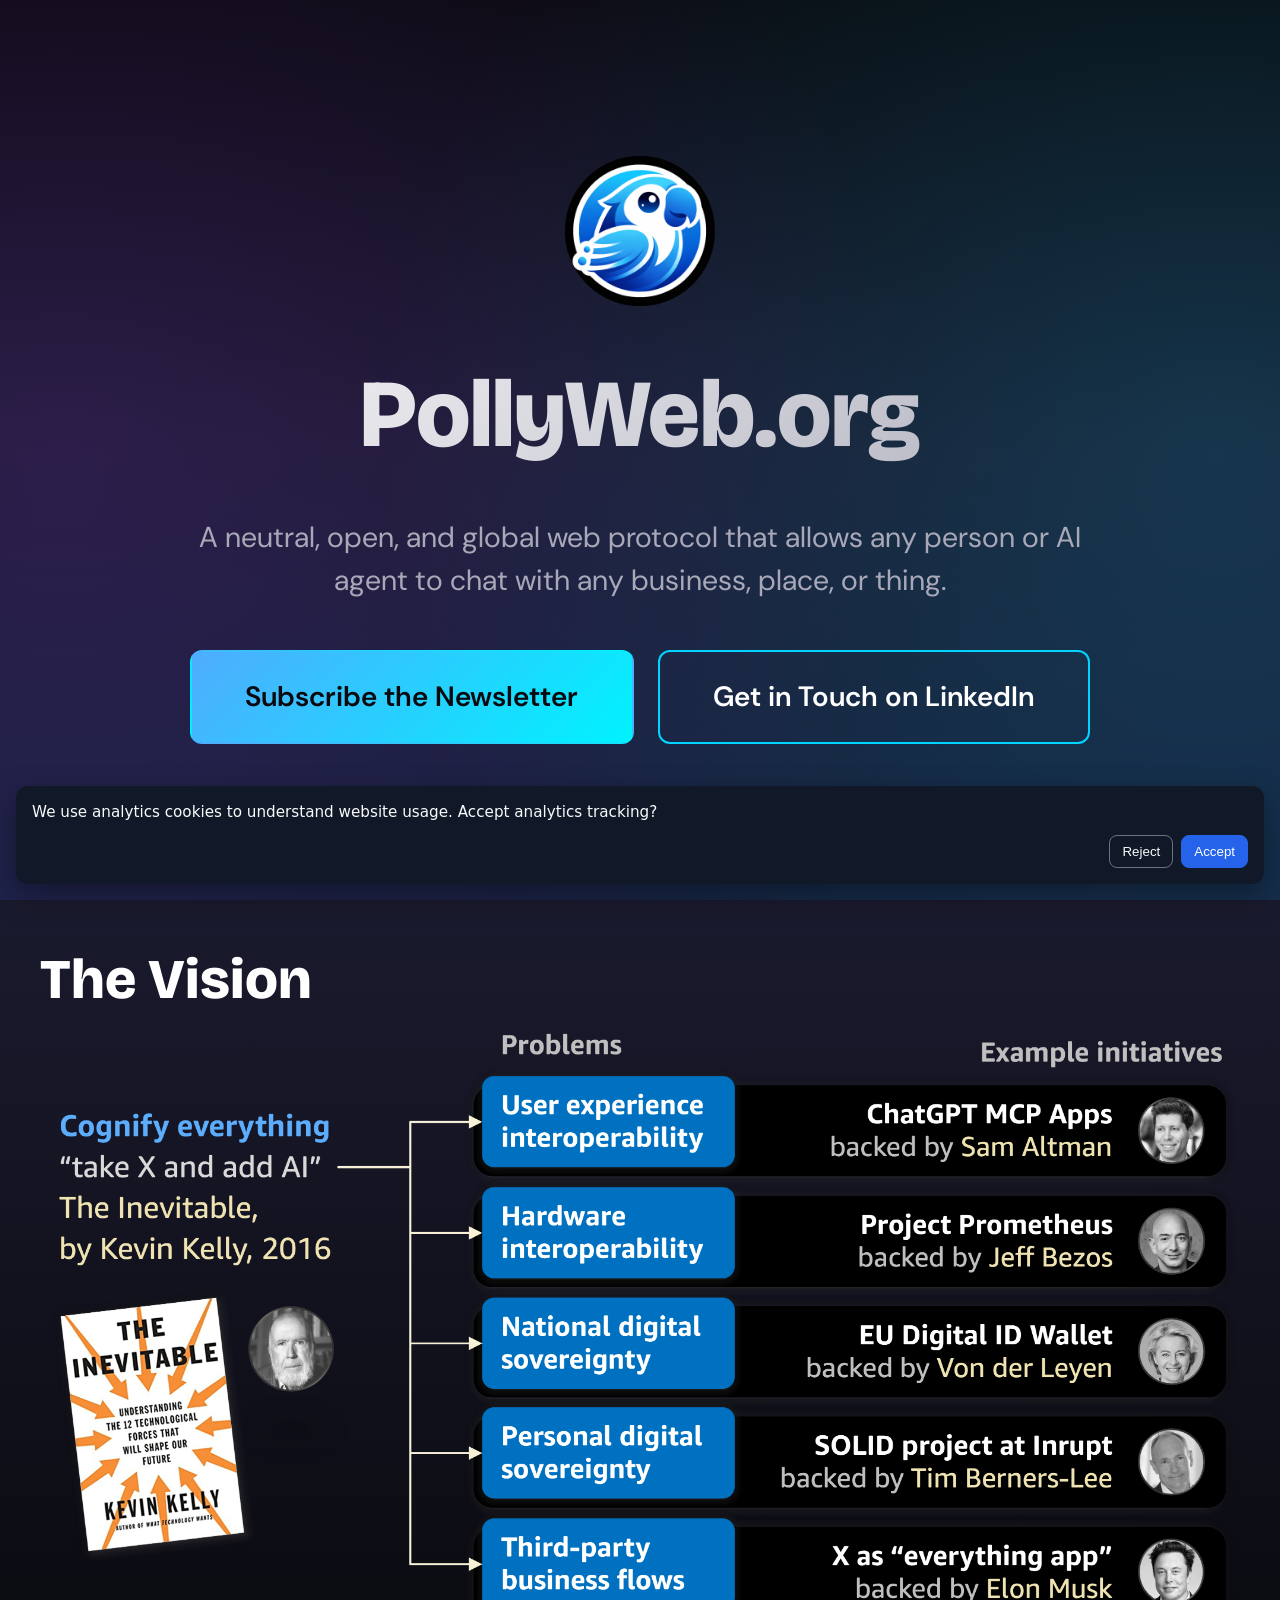
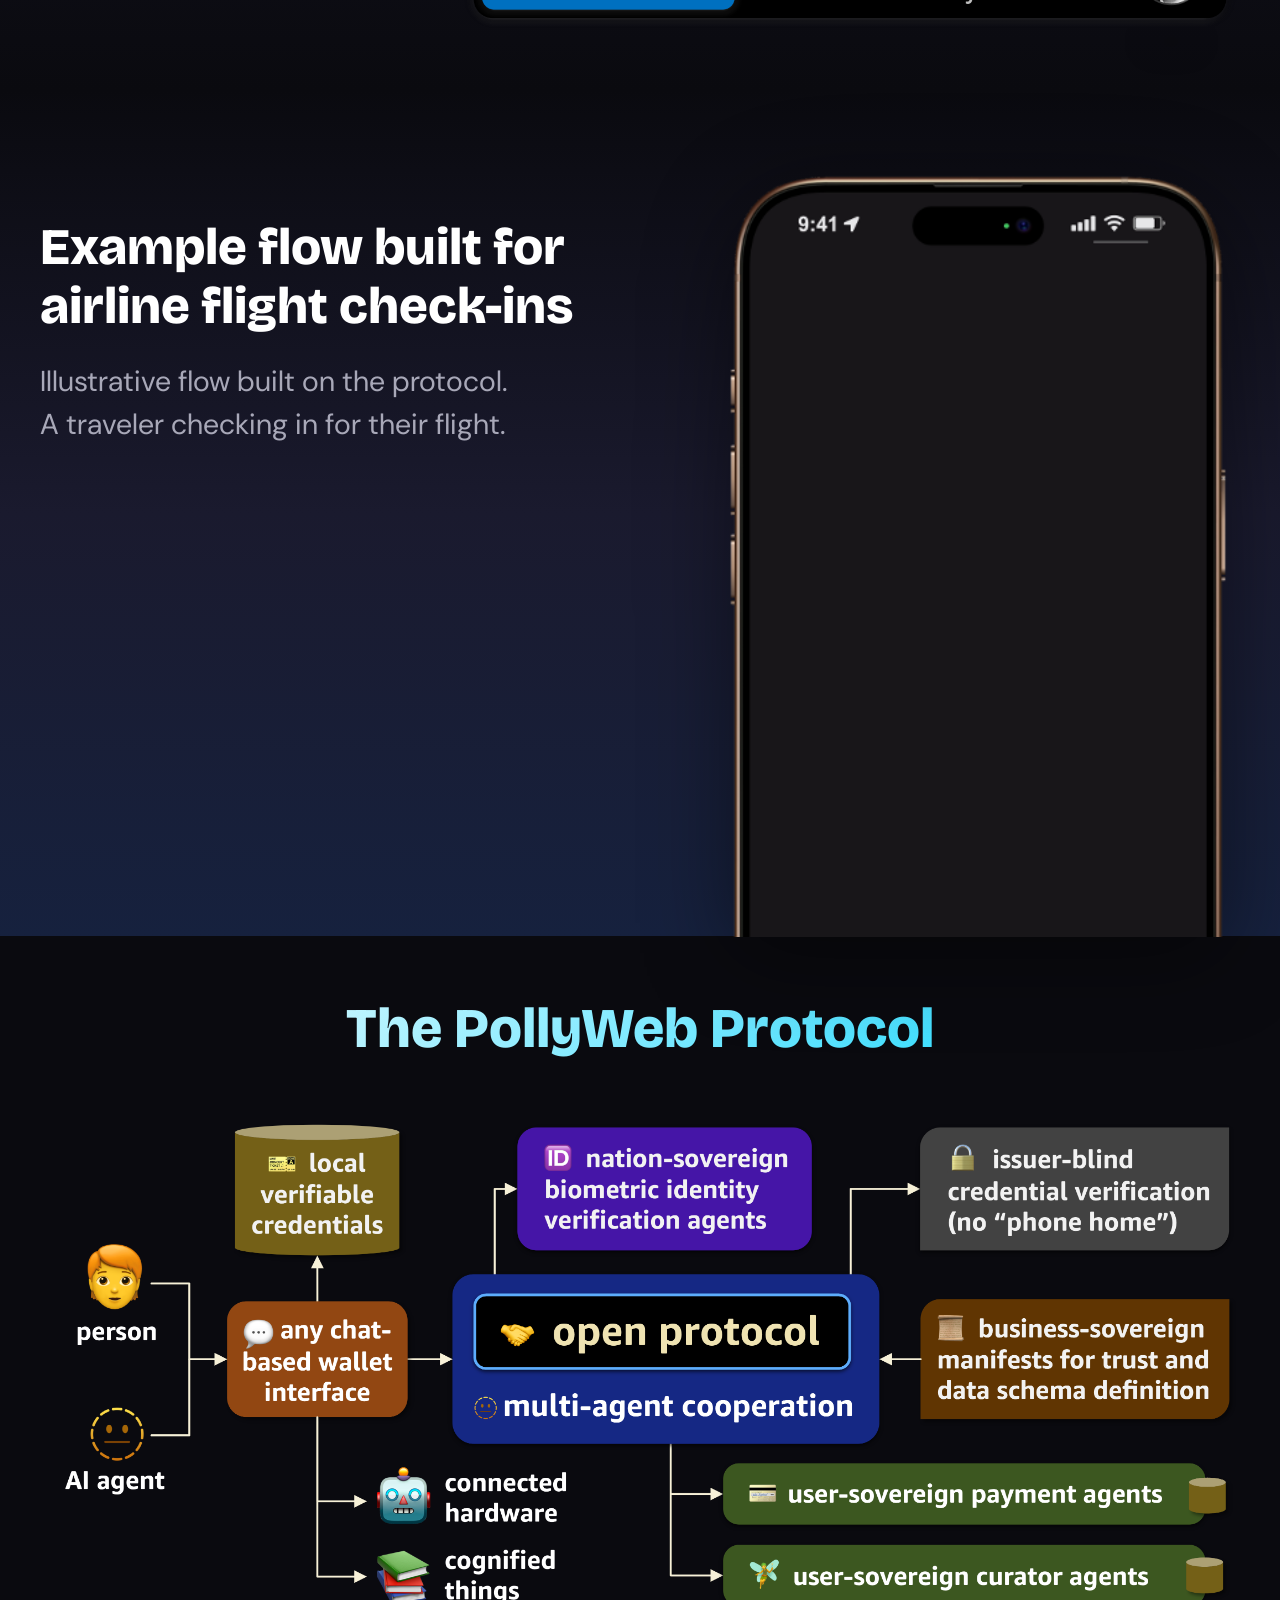
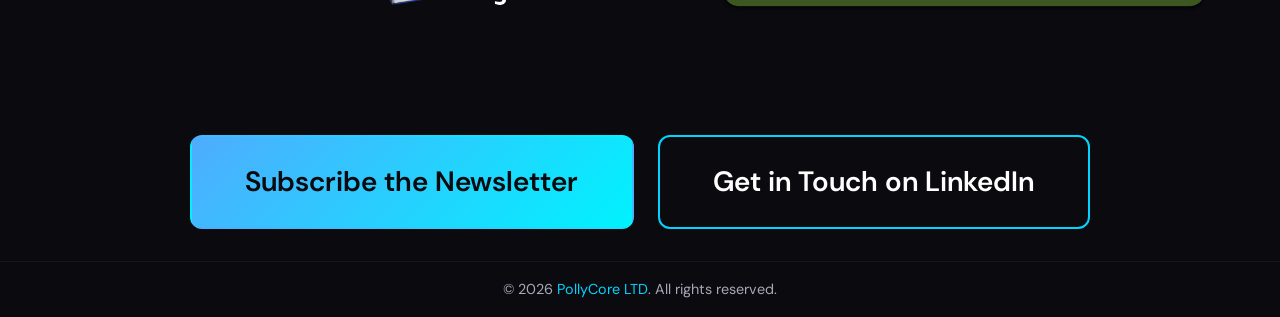
==== index.html @ 6a413144 "Add GA4 tracking with EEA consent gating" ====
<!DOCTYPE html>
<html lang="en">
<head>
    <script src="/scripts/analytics.js"></script>
    <meta charset="UTF-8">
    <meta name="viewport" content="width=device-width, initial-scale=1.0">
    <title>PollyWeb – Neutral Protocol for Super-Apps</title>
    <link rel="icon" type="image/png" href="images/blue-flat-rounded.png">
    <link href="https://fonts.googleapis.com/css2?family=DM+Sans:wght@400;500;700&family=Bricolage+Grotesque:wght@400;600;800&display=swap" rel="stylesheet">
    <style> 
        :root {
            --bg-dark: #0a0a0f;
            --bg-card: #151520;
            --text-primary: #ffffff;
            --text-secondary: #a8a8b8;
            --accent-cyan: #00d4ff;
            --accent-purple: #9333ea;
            --accent-yellow: #fbbf24;
            --accent-green: #22c55e;
            --gradient-1: linear-gradient(135deg, #667eea 0%, #764ba2 100%);
            --gradient-2: linear-gradient(135deg, #f093fb 0%, #f5576c 100%);
            --gradient-3: linear-gradient(135deg, #4facfe 0%, #00f2fe 100%);
            --gradient-hero: linear-gradient(180deg, #0a0a0f 0%, #1a1a2e 50%, #16213e 100%);
        }

        * {
            margin: 0;
            padding: 0;
            box-sizing: border-box;
        }

        body {
            font-family: 'DM Sans', sans-serif;
            background: var(--bg-dark);
            color: var(--text-primary);
            line-height: 1.6;
            overflow-x: hidden;
        }

        h1, h2, h3 {
            font-family: 'Bricolage Grotesque', sans-serif;
            font-weight: 800;
        }

        /* Hero Section */
        .hero {
            min-height: 100vh;
            background: var(--gradient-hero);
            display: flex;
            align-items: center;
            justify-content: center;
            padding: 2rem;
            position: relative;
            overflow: hidden;
        }

        .hero::before {
            content: '';
            position: absolute;
            width: 150%;
            height: 150%;
            background: radial-gradient(circle at 20% 50%, rgba(147, 51, 234, 0.15) 0%, transparent 50%),
                        radial-gradient(circle at 80% 50%, rgba(0, 212, 255, 0.15) 0%, transparent 50%);
            animation: pulse 8s ease-in-out infinite;
        }

        @keyframes pulse {
            0%, 100% { transform: scale(1); opacity: 0.6; }
            50% { transform: scale(1.1); opacity: 0.8; }
        }

        .hero-content {
            max-width: 1200px;
            width: 100%;
            text-align: center;
            position: relative;
            z-index: 1;
        }

        .logo {
            width: 150px;
            height: 150px;
            margin: 0 auto 2rem;
            display: flex;
            align-items: center;
            justify-content: center;
            animation: float 3s ease-in-out infinite;
        }

        .logo img {
            width: 100%;
            height: 100%;
            object-fit: contain;
        }

        @keyframes float {
            0%, 100% { transform: translateY(0px); }
            50% { transform: translateY(-20px); }
        }

        .hero h1 {
            font-size: clamp(3rem, 8vw, 6rem);
            margin-bottom: 1.5rem;
            background: linear-gradient(135deg, #ffffff 0%, #a8a8b8 100%);
            -webkit-background-clip: text;
            -webkit-text-fill-color: transparent;
            background-clip: text;
            animation: fadeInUp 0.8s ease-out;
        }

        .hero-subtitle {
            font-size: clamp(1.2rem, 3vw, 1.8rem);
            color: var(--text-secondary);
            margin-bottom: 3rem;
            line-height: 1.5;
            animation: fadeInUp 0.8s ease-out 0.2s both;
            max-width: 900px;
            margin-left: auto;
            margin-right: auto;
        }

        .cta-container {
            display: flex;
            gap: 1.5rem;
            justify-content: center;
            flex-wrap: nowrap;
            animation: fadeInUp 0.8s ease-out 0.4s both;
            max-width: 900px;
            margin: 0 auto;
        }

        .cta-button {
            padding: 1.3rem 3rem;
            font-size: 1.5rem;
            font-weight: 600;
            border: 2px solid transparent;
            border-radius: 12px;
            cursor: pointer;
            transition: all 0.3s ease;
            text-decoration: none;
            text-align: center;
            box-sizing: border-box;
            white-space: nowrap;
            display: inline-flex;
            align-items: center;
            justify-content: center;
            min-width: 400px;
        }

        .cta-primary {
            background: var(--gradient-3);
            color: var(--bg-dark);
        }

        .cta-primary:hover {
            transform: translateY(-3px);
            box-shadow: 0 10px 30px rgba(0, 212, 255, 0.4);
        }

        .cta-secondary {
            background: transparent;
            color: var(--text-primary);
            border-color: var(--accent-cyan);
        }

        .cta-secondary:hover {
            background: rgba(0, 212, 255, 0.1);
            transform: translateY(-3px);
        }

        @keyframes fadeInUp {
            from {
                opacity: 0;
                transform: translateY(30px);
            }
            to {
                opacity: 1;
                transform: translateY(0);
            }
        }

        .section-title {
            font-size: clamp(2rem, 5vw, 3.5rem);
            text-align: center;
            margin-bottom: 1rem;
            background: linear-gradient(135deg, #ffffff 0%, var(--accent-cyan) 100%);
            -webkit-background-clip: text;
            -webkit-text-fill-color: transparent;
            background-clip: text;
        }

        .section-subtitle {
            text-align: center;
            color: var(--text-secondary);
            font-size: clamp(1.2rem, 3vw, 1.8rem);
            line-height: 1.5;
            margin-bottom: 4rem;
        }

        /* Solution Section */
        .solution {
            padding: 3rem 2rem 2rem;
            background: var(--bg-dark);
        }

        .solution-container {
            max-width: 1200px;
            margin: 0 auto;
        }

        .features-grid {
            display: grid;
            grid-template-columns: repeat(auto-fit, minmax(300px, 1fr));
            gap: 2rem;
            margin-top: 3rem;
        }

        .feature-card {
            background: var(--bg-card);
            padding: 2.5rem;
            border-radius: 20px;
            border: 1px solid rgba(255, 255, 255, 0.05);
            transition: all 0.3s ease;
            position: relative;
            overflow: hidden;
        }

        .feature-card::before {
            content: '';
            position: absolute;
            top: 0;
            left: 0;
            width: 100%;
            height: 4px;
            background: var(--gradient-3);
            transform: scaleX(0);
            transition: transform 0.3s ease;
        }

        .feature-card:hover::before {
            transform: scaleX(1);
        }

        .feature-card:hover {
            transform: translateY(-5px);
            box-shadow: 0 10px 40px rgba(0, 212, 255, 0.15);
        }

        .feature-header {
            display: flex;
            align-items: center;
            gap: 0.75rem;
            margin-bottom: 1rem;
        }

        .feature-icon {
            font-size: 2.5rem;
            line-height: 1;
            flex-shrink: 0;
        }

        .feature-title {
            font-size: 1.4rem;
            color: var(--text-primary);
        }

        .feature-description {
            color: var(--text-secondary);
            font-size: clamp(1.2rem, 3vw, 1.8rem);
            line-height: 1.7;
        }

        .solution-diagram {
            display: none;
            margin-top: 3rem;
            text-align: center;
        }

        .solution-diagram img {
            width: 100%;
            max-width: 1200px;
            border-radius: 16px;
        }

        @media (min-width: 1024px) {
            .solution-diagram {
                display: block;
            }
            .features-grid {
                display: none;
            }
        }

        /* Comparison Section */
        .comparison {
            padding: 6rem 2rem;
            background: linear-gradient(180deg, var(--bg-dark) 0%, #1a1a2e 100%);
        }

        .comparison-container {
            max-width: 1200px;
            margin: 0 auto;
        }

        .comparison-table {
            background: var(--bg-card);
            border-radius: 20px;
            padding: 2rem;
            margin-top: 3rem;
            border: 1px solid rgba(255, 255, 255, 0.05);
        }

        .comparison-row {
            display: grid;
            grid-template-columns: 200px 1fr 1fr;
            gap: 2rem;
            padding: 1.5rem 0;
            border-bottom: 1px solid rgba(255, 255, 255, 0.05);
        }

        .comparison-row:last-child {
            border-bottom: none;
        }

        .comparison-label {
            font-weight: 600;
            color: var(--text-primary);
        }

        .comparison-before {
            color: #ef4444;
        }

        .comparison-after {
            color: var(--accent-green);
            font-weight: 600;
        }

        /* Team Section */
        .team {
            padding: 6rem 2rem;
            background: var(--bg-dark);
        }

        .team-container {
            max-width: 1200px;
            margin: 0 auto;
        }

        .team-grid {
            display: grid;
            grid-template-columns: repeat(auto-fit, minmax(300px, 1fr));
            gap: 2rem;
            margin-top: 3rem;
        }

        .team-member {
            background: var(--bg-card);
            padding: 2.5rem;
            border-radius: 20px;
            border: 1px solid rgba(255, 255, 255, 0.05);
            transition: all 0.3s ease;
        }

        .team-member:hover {
            transform: translateY(-5px);
            border-color: var(--accent-purple);
        }

        .member-name {
            font-size: 1.5rem;
            margin-bottom: 0.5rem;
        }

        .member-role {
            color: var(--accent-cyan);
            font-weight: 600;
            margin-bottom: 1rem;
        }

        .member-bio {
            color: var(--text-secondary);
            font-size: 0.95rem;
            line-height: 1.6;
        }

        /* CTA Section */
        .final-cta {
            padding: 2rem 2rem;
            background: var(--bg-dark);
            text-align: center;
        }

        .final-cta-content {
            max-width: 1200px;
            margin: 0 auto;
        }

        .final-cta h2 {
            font-size: clamp(2.5rem, 5vw, 4rem);
            margin-bottom: 1.5rem;
        }

        .final-cta p {
            font-size: 1.3rem;
            margin-bottom: 2rem;
            opacity: 0.9;
        }

        .funding-highlight {
            background: rgba(255, 255, 255, 0.15);
            padding: 2rem;
            border-radius: 16px;
            margin: 2rem 0;
        }

        .funding-amount {
            font-size: 3rem;
            font-weight: 800;
            color: var(--accent-yellow);
        }

        /* Footer */
        footer {
            background: var(--bg-dark);
            padding: 1rem 2rem;
            text-align: center;
            border-top: 1px solid rgba(255, 255, 255, 0.05);
        }

        .footer-content {
            max-width: 1200px;
            margin: 0 auto;
            color: var(--text-secondary);
        }

        .footer-links {
            display: flex;
            justify-content: center;
            gap: 2rem;
            margin-bottom: 1.5rem;
        }

        .footer-links a {
            color: var(--text-secondary);
            text-decoration: none;
            transition: color 0.3s ease;
        }

        .footer-links a:hover {
            color: var(--accent-cyan);
        }

        /* Vision Section */
        .vision {
            display: none;
            padding: 6rem 2rem;
            background: linear-gradient(180deg, #1a1a2e 0%, var(--bg-dark) 100%);
        }

        .vision-container {
            max-width: 1200px;
            margin: 0 auto;
        }

        .vision-layout {
            display: grid;
            grid-template-columns: 1fr 2fr;
            gap: 3rem;
            margin-top: 3rem;
            align-items: start;
        }

        .vision-img-wrap {
            position: relative;
            overflow: hidden;
            border-radius: 16px;
        }

        .vision-img-wrap img {
            width: 100%;
            display: block;
            border-radius: 16px;
        }



        .vision-left {
            text-align: center;
        }

        .vision-quote {
            font-size: 1.1rem;
            color: var(--text-secondary);
            font-style: italic;
            margin-top: 1.5rem;
            line-height: 1.6;
        }

        .vision-quote em {
            color: var(--accent-yellow);
            font-style: normal;
            font-weight: 600;
        }

        .vision-attribution {
            color: var(--text-secondary);
            font-size: 0.95rem;
            margin-top: 0.5rem;
            opacity: 0.7;
        }

        .vision-right {
            display: flex;
            flex-direction: column;
            gap: 1rem;
        }

        .vision-header-row {
            display: grid;
            grid-template-columns: 1fr 1fr;
            gap: 2rem;
            padding: 0 0.5rem;
            margin-bottom: 0.5rem;
        }

        .vision-header-label {
            font-family: 'Bricolage Grotesque', sans-serif;
            font-size: 1rem;
            color: var(--text-secondary);
            text-align: center;
            font-weight: 600;
        }

        .vision-row {
            display: grid;
            grid-template-columns: 1fr 1fr;
            gap: 2rem;
            align-items: center;
        }

        .vision-problem {
            background: linear-gradient(135deg, #2563eb, #1d4ed8);
            padding: 1.2rem 1.8rem;
            border-radius: 40px;
            font-weight: 700;
            font-size: 1.05rem;
            color: white;
            text-align: center;
            line-height: 1.3;
        }

        .vision-initiative {
            background: var(--bg-card);
            border: 1px solid rgba(255, 255, 255, 0.1);
            padding: 1.2rem 1.8rem;
            border-radius: 40px;
            display: flex;
            align-items: center;
            justify-content: center;
            gap: 0.75rem;
            text-align: center;
        }

        .vision-initiative-text {
            display: flex;
            flex-direction: column;
        }

        .vision-initiative-name {
            font-weight: 700;
            font-size: 1.05rem;
            color: var(--text-primary);
        }

        .vision-initiative-backer {
            font-size: 0.9rem;
            color: var(--accent-yellow);
        }

        .vision-connector {
            width: 2px;
            height: 1rem;
            background: var(--accent-yellow);
            margin: 0 auto;
            opacity: 0.4;
        }

        /* Video Section */
        .vision-video {
            display: flex;
            flex-direction: column;
            align-items: center;
            padding: 4rem 2rem 0;
            background: var(--gradient-hero);
        }

        .vision-video-container {
            max-width: 1200px;
            width: 100%;
            margin: 0 auto;
            display: flex;
            justify-content: center;
            align-items: flex-end;
        }

        .demo-top-title {
            font-family: 'Bricolage Grotesque', sans-serif;
            font-size: clamp(2rem, 5vw, 3.5rem);
            font-weight: 800;
            color: #fff;
            text-align: center;
            margin: 0 0 2rem 0;
            width: 100%;
        }

        .vision-video-text {
            display: none;
        }

        @media (min-width: 769px) {
            .demo-top-title {
                display: none;
            }

            .vision-video-container {
                justify-content: flex-end;
                align-items: flex-start;
                gap: 2rem;
            }

            .phone-mockup {
                align-self: flex-end;
            }

            .vision-video-text {
                display: flex;
                flex-direction: column;
                justify-content: flex-start;
                align-items: flex-start;
                flex: 1;
                padding-top: 4rem;
            }

            .vision-video-text h2 {
                font-size: 2.8rem;
                font-weight: 800;
                color: #fff;
                line-height: 1.15;
                margin: 0 0 1.5rem 0;
            }

            .vision-video-text p {
                font-size: clamp(1.2rem, 3vw, 1.8rem);
                font-style: normal;
                color: var(--text-secondary);
                line-height: 1.5;
                margin: 0;
            }
        }

        @media (min-width: 1200px) {
            .vision .section-title {
            }

            .vision-video-text h2 {
                font-size: 3.2rem;
            }

            .vision-video-text p {
                font-size: clamp(1.2rem, 3vw, 1.8rem);
                font-style: normal;
                color: var(--text-secondary);
                line-height: 1.5;
            }
        }

        .phone-mockup {
            position: relative;
            width: 14.29cm;
            aspect-ratio: 14.29 / 20.72;
            height: auto;
            max-width: 90vw;
            filter: drop-shadow(0 16px 45px rgba(0, 0, 0, 0.45));
            margin-bottom: -1px;
        }

        .phone-screen {
            position: absolute;
            width: 82.6%;
            height: 87.307%;
            left: 51.3%;
            bottom: 0;
            transform: translateX(-50%);
            border-radius: 0;
            overflow: hidden;
            background: transparent;
            z-index: 3;
        }

        .phone-screen iframe {
            width: 100%;
            height: 100%;
            border: 0;
            display: block;
            pointer-events: none;
        }

        .phone-shell {
            position: absolute;
            inset: 0;
            width: 100%;
            height: 100%;
            object-fit: contain;
            pointer-events: none;
            z-index: 2;
        }

        /* Responsive */
        @media (max-width: 768px) {
            .comparison-row {
                grid-template-columns: 1fr;
                gap: 1rem;
            }

            .phone-mockup {
                width: min(90vw, calc(85vh * 14.29 / 20.72));
            }
            


            .vision-layout {
                grid-template-columns: 1fr;
            }

            .vision-row {
                grid-template-columns: 1fr;
                gap: 1rem;
            }

            .vision-header-row {
                display: none;
            }

            .cta-container {
                flex-direction: column;
                align-items: stretch;
                padding: 0;
                max-width: 100%;
            }

            .cta-button {
                min-width: unset;
                width: 100%;
            }

        }

        @media (min-width: 1024px) {
            .cta-button {
                font-size: 1.75rem;
                padding: 1.4rem 3.5rem;
            }

            .vision {
                display: flex;
                padding: 0 2rem;
                min-height: auto;
                align-items: center;
            }

            .vision-video {
                display: block;
            }

            .vision-container {
                max-width: 1200px;
                width: 100%;
            }

            .vision .section-title {
                text-align: left;
                background: none;
                -webkit-background-clip: unset;
                -webkit-text-fill-color: #fff;
                background-clip: unset;
                font-weight: 800;
                line-height: 1.15;
                margin-top: 3rem;
                margin-bottom: 0.5rem;
            }

            .vision .section-subtitle {
                display: none;
            }

            .vision-layout {
                grid-template-columns: 1fr;
                margin-top: 0;
                gap: 0;
                justify-items: center;
            }

            .vision-img-wrap {
                border-radius: 16px;
                width: 100%;
            }

            .vision-img-wrap img {
                width: 100%;
                height: auto;
                object-fit: contain;
                border-radius: 16px;
                background: transparent;
            }
        }
    </style>
    <script src="scripts/component-loader.js" defer></script>
</head>
<body>
    <div data-component="components/hero.html"></div>
    <div data-component="components/vision.html"></div>
    <div data-component="components/demo.html"></div>
    <div data-component="components/solution.html"></div>
    <div data-component="components/final-cta.html"></div>
    <div data-component="components/footer.html"></div>

    <script data-cfasync="false" src="/cdn-cgi/scripts/5c5dd728/cloudflare-static/email-decode.min.js"></script>
    <script>
        function setCurrentYear() {
            const yearNode = document.getElementById('current-year');
            if (yearNode) {
                yearNode.textContent = String(new Date().getFullYear());
            }
        }

        function initPageInteractions() {
            // Smooth scrolling for anchor links
            document.querySelectorAll('a[href^="#"]').forEach((anchor) => {
                anchor.addEventListener('click', function (e) {
                    e.preventDefault();
                    const target = document.querySelector(this.getAttribute('href'));
                    if (target) {
                        target.scrollIntoView({
                            behavior: 'smooth',
                            block: 'start'
                        });
                    }
                });
            });

            // Intersection Observer for fade-in animations
            const observerOptions = {
                threshold: 0.1,
                rootMargin: '0px 0px -100px 0px'
            };

            const observer = new IntersectionObserver((entries) => {
                entries.forEach((entry) => {
                    if (entry.isIntersecting) {
                        entry.target.style.opacity = '1';
                        entry.target.style.transform = 'translateY(0)';
                    }
                });
            }, observerOptions);

            document.querySelectorAll('.stat-card, .feature-card, .comparison-row').forEach((el) => {
                el.style.opacity = '0';
                el.style.transform = 'translateY(20px)';
                el.style.transition = 'all 0.6s ease';
                observer.observe(el);
            });
        }

        function boot() {
            setCurrentYear();
            initPageInteractions();
        }

        document.addEventListener('components:loaded', boot);

        if (!window.componentLoader) {
            if (document.readyState === 'loading') {
                document.addEventListener('DOMContentLoaded', boot, { once: true });
            } else {
                boot();
            }
        }
    </script>
</body>
</html>
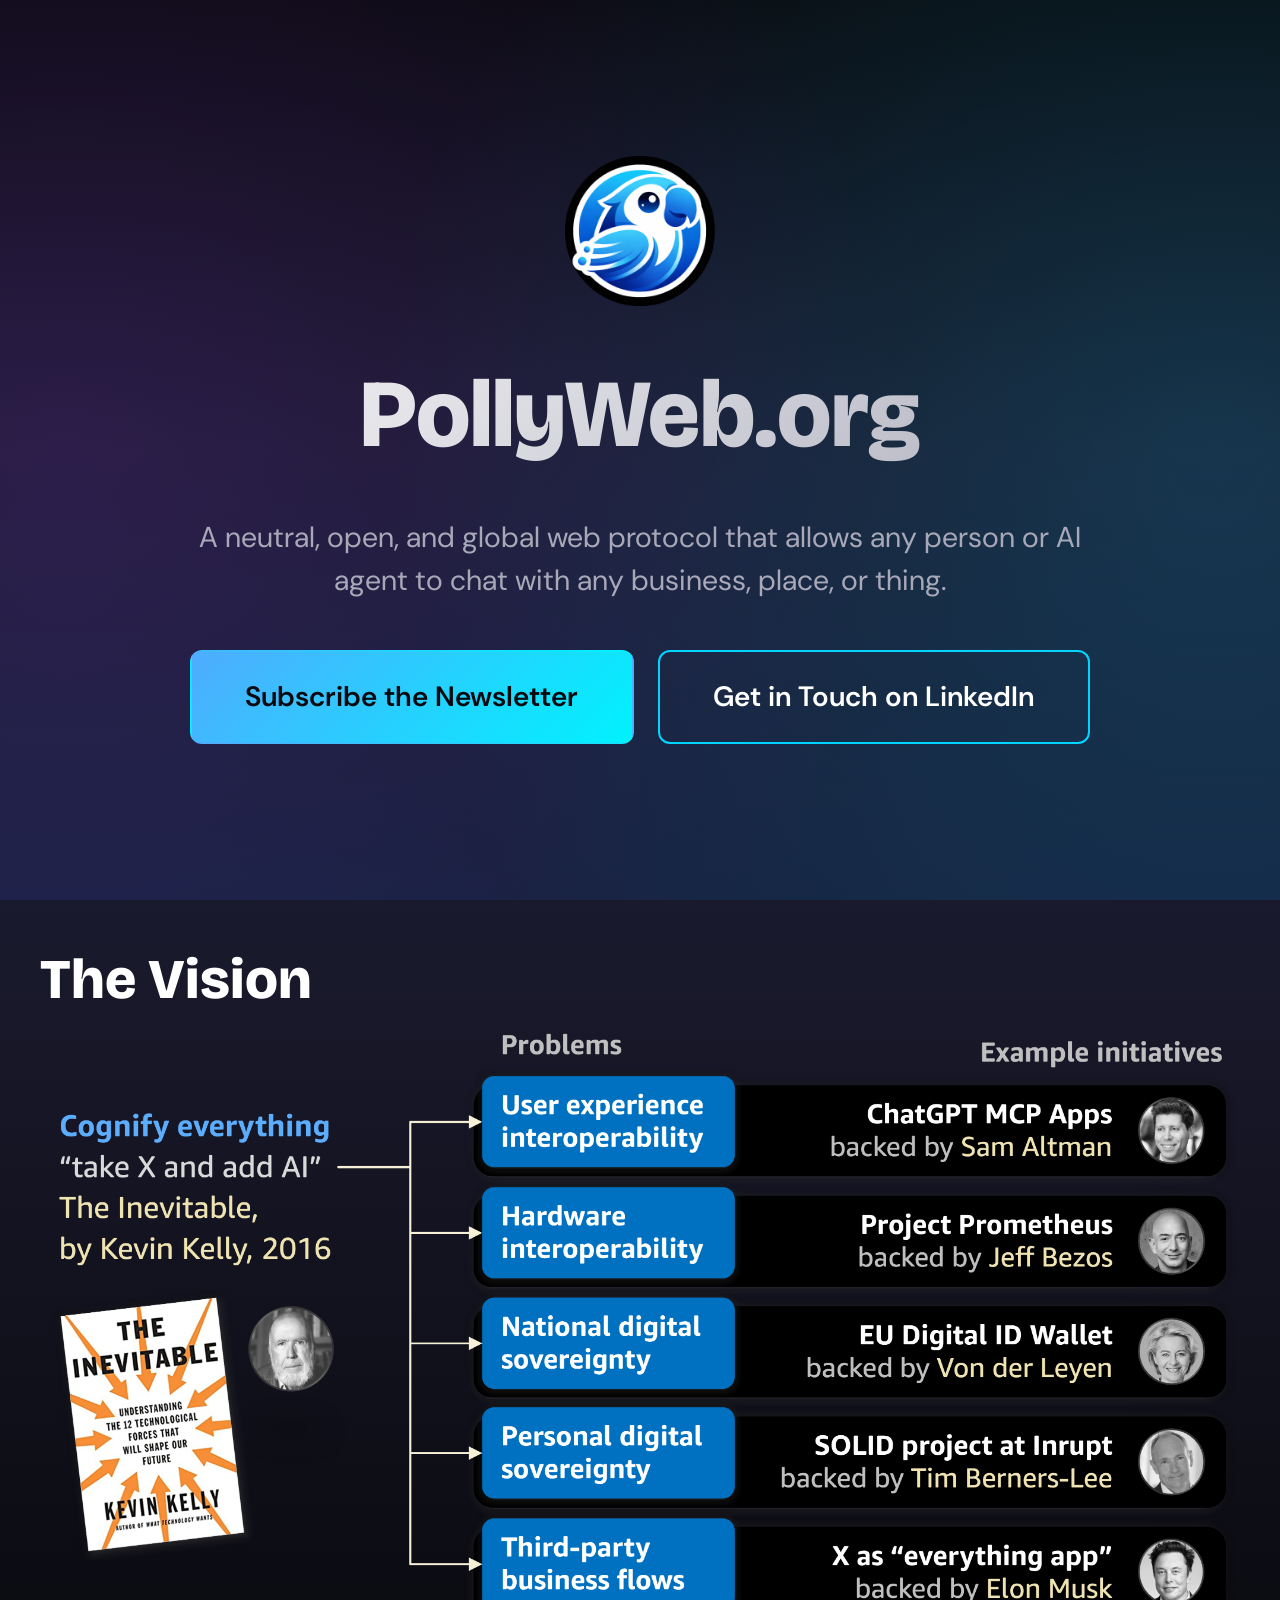
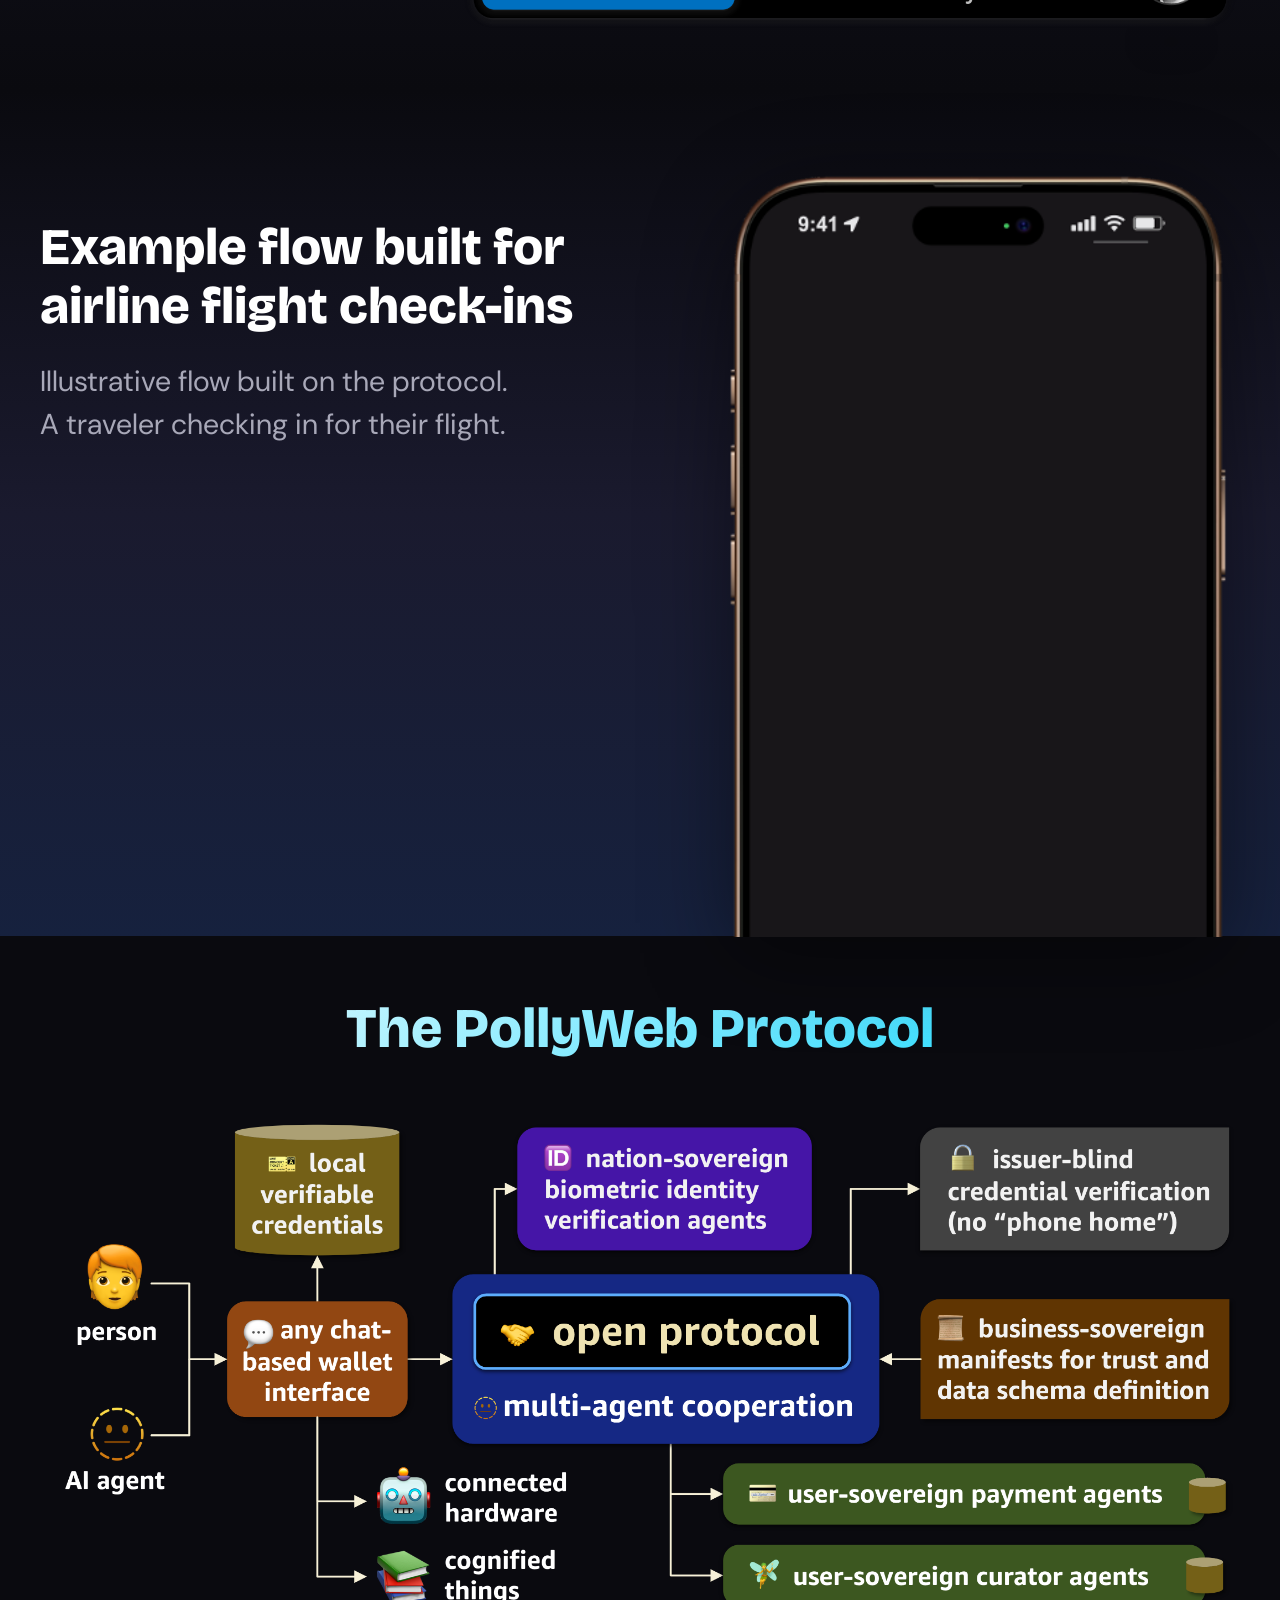
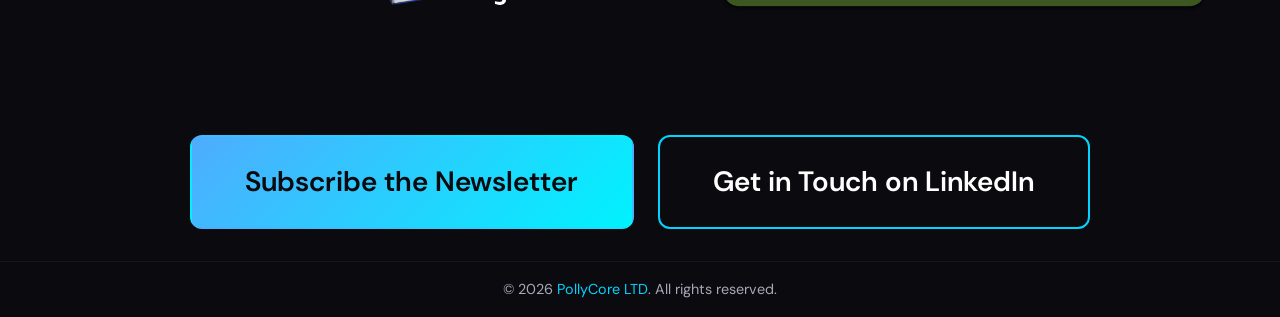
==== commit e23ee990: "Fix Firefox title rendering fallback for hero and section headings" ====
--- a/index.html
+++ b/index.html
@@ -101,11 +101,17 @@
         .hero h1 {
             font-size: clamp(3rem, 8vw, 6rem);
             margin-bottom: 1.5rem;
-            background: linear-gradient(135deg, #ffffff 0%, #a8a8b8 100%);
-            -webkit-background-clip: text;
-            -webkit-text-fill-color: transparent;
-            background-clip: text;
+            color: #ffffff;
             animation: fadeInUp 0.8s ease-out;
+        }
+
+        @supports (-webkit-text-fill-color: transparent) {
+            .hero h1 {
+                background: linear-gradient(135deg, #ffffff 0%, #a8a8b8 100%);
+                -webkit-background-clip: text;
+                -webkit-text-fill-color: transparent;
+                background-clip: text;
+            }
         }
 
         .hero-subtitle {
@@ -183,10 +189,16 @@
             font-size: clamp(2rem, 5vw, 3.5rem);
             text-align: center;
             margin-bottom: 1rem;
-            background: linear-gradient(135deg, #ffffff 0%, var(--accent-cyan) 100%);
-            -webkit-background-clip: text;
-            -webkit-text-fill-color: transparent;
-            background-clip: text;
+            color: #ffffff;
+        }
+
+        @supports (-webkit-text-fill-color: transparent) {
+            .section-title {
+                background: linear-gradient(135deg, #ffffff 0%, var(--accent-cyan) 100%);
+                -webkit-background-clip: text;
+                -webkit-text-fill-color: transparent;
+                background-clip: text;
+            }
         }
 
         .section-subtitle {
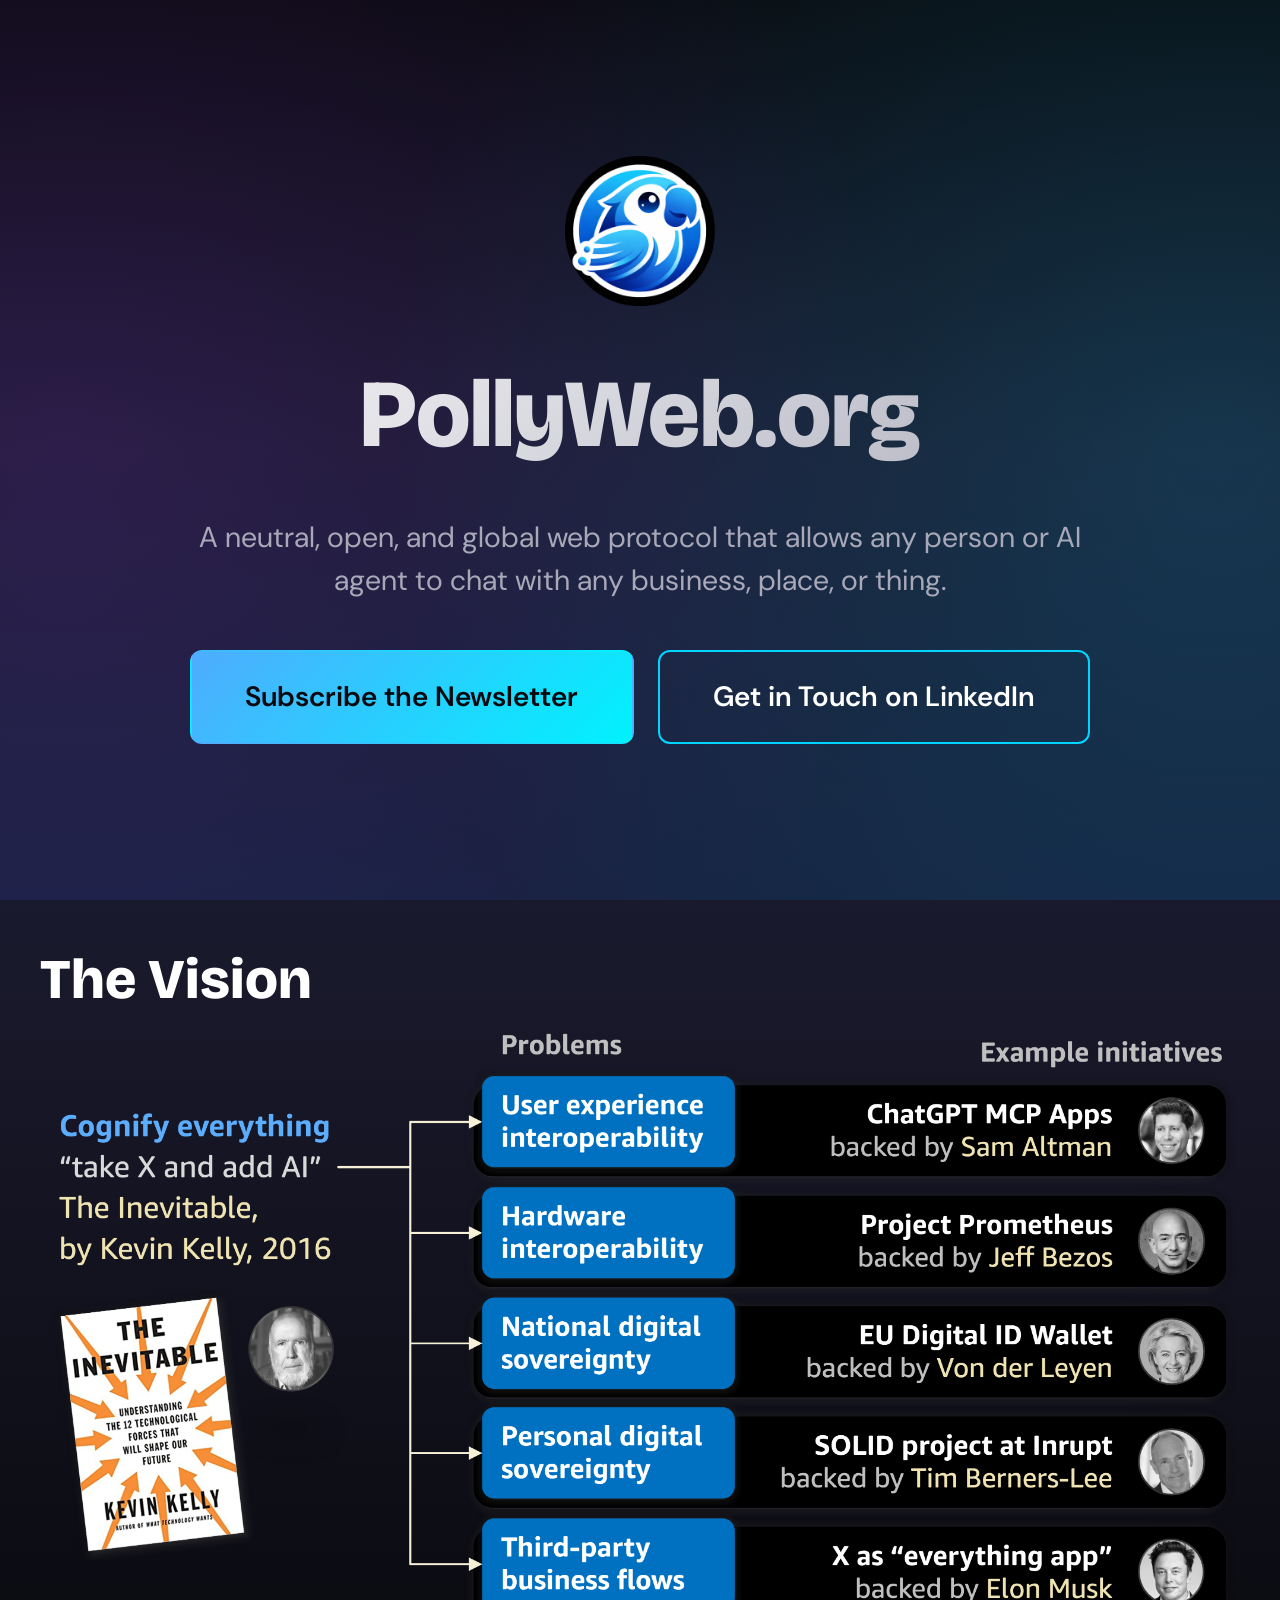
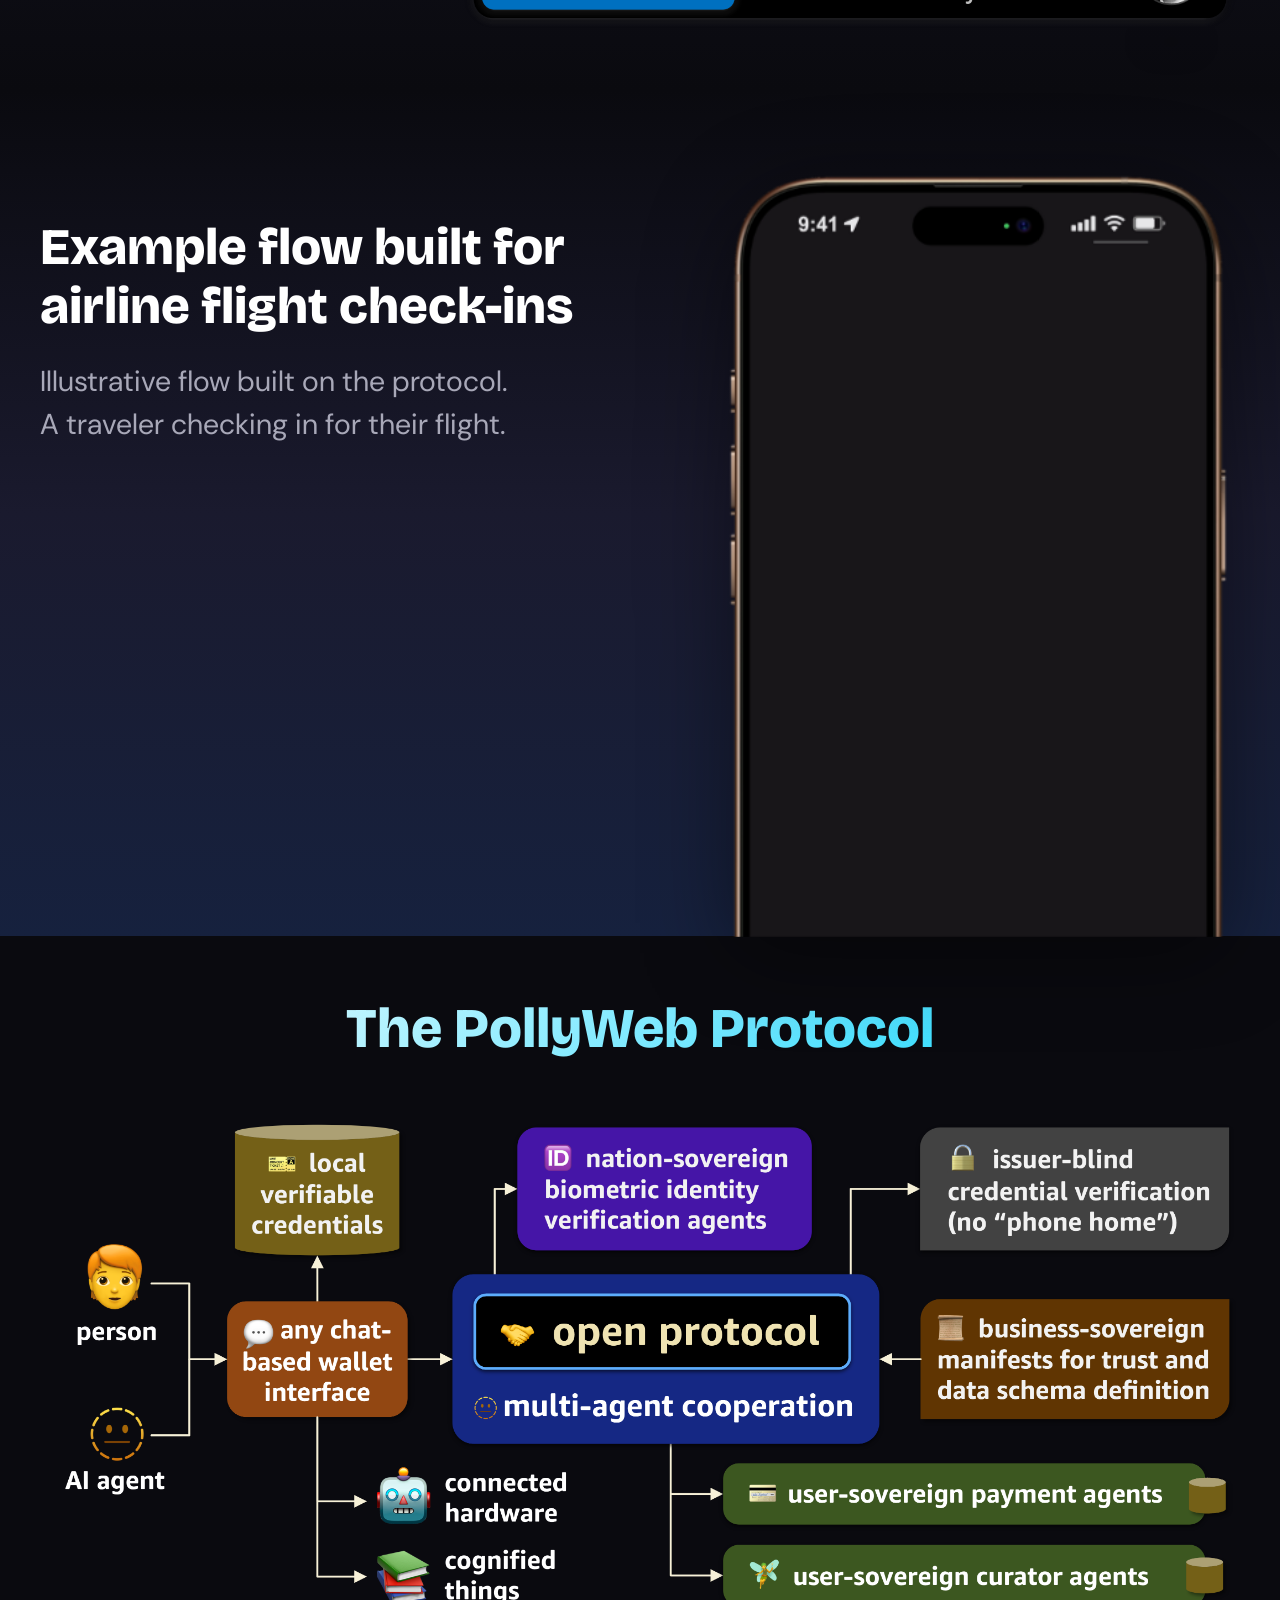
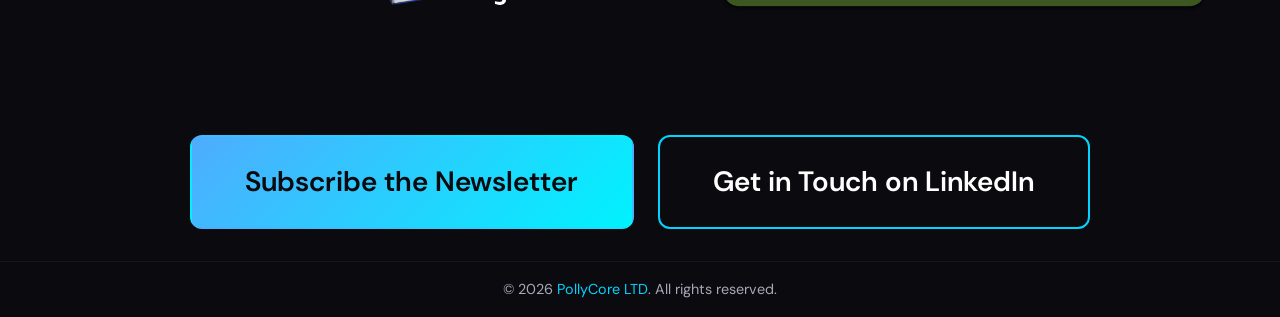
==== commit a95c0a94: "Remove unsupported min-height:auto for Firefox compatibility" ====
--- a/index.html
+++ b/index.html
@@ -777,7 +777,6 @@
             .vision {
                 display: flex;
                 padding: 0 2rem;
-                min-height: auto;
                 align-items: center;
             }
 
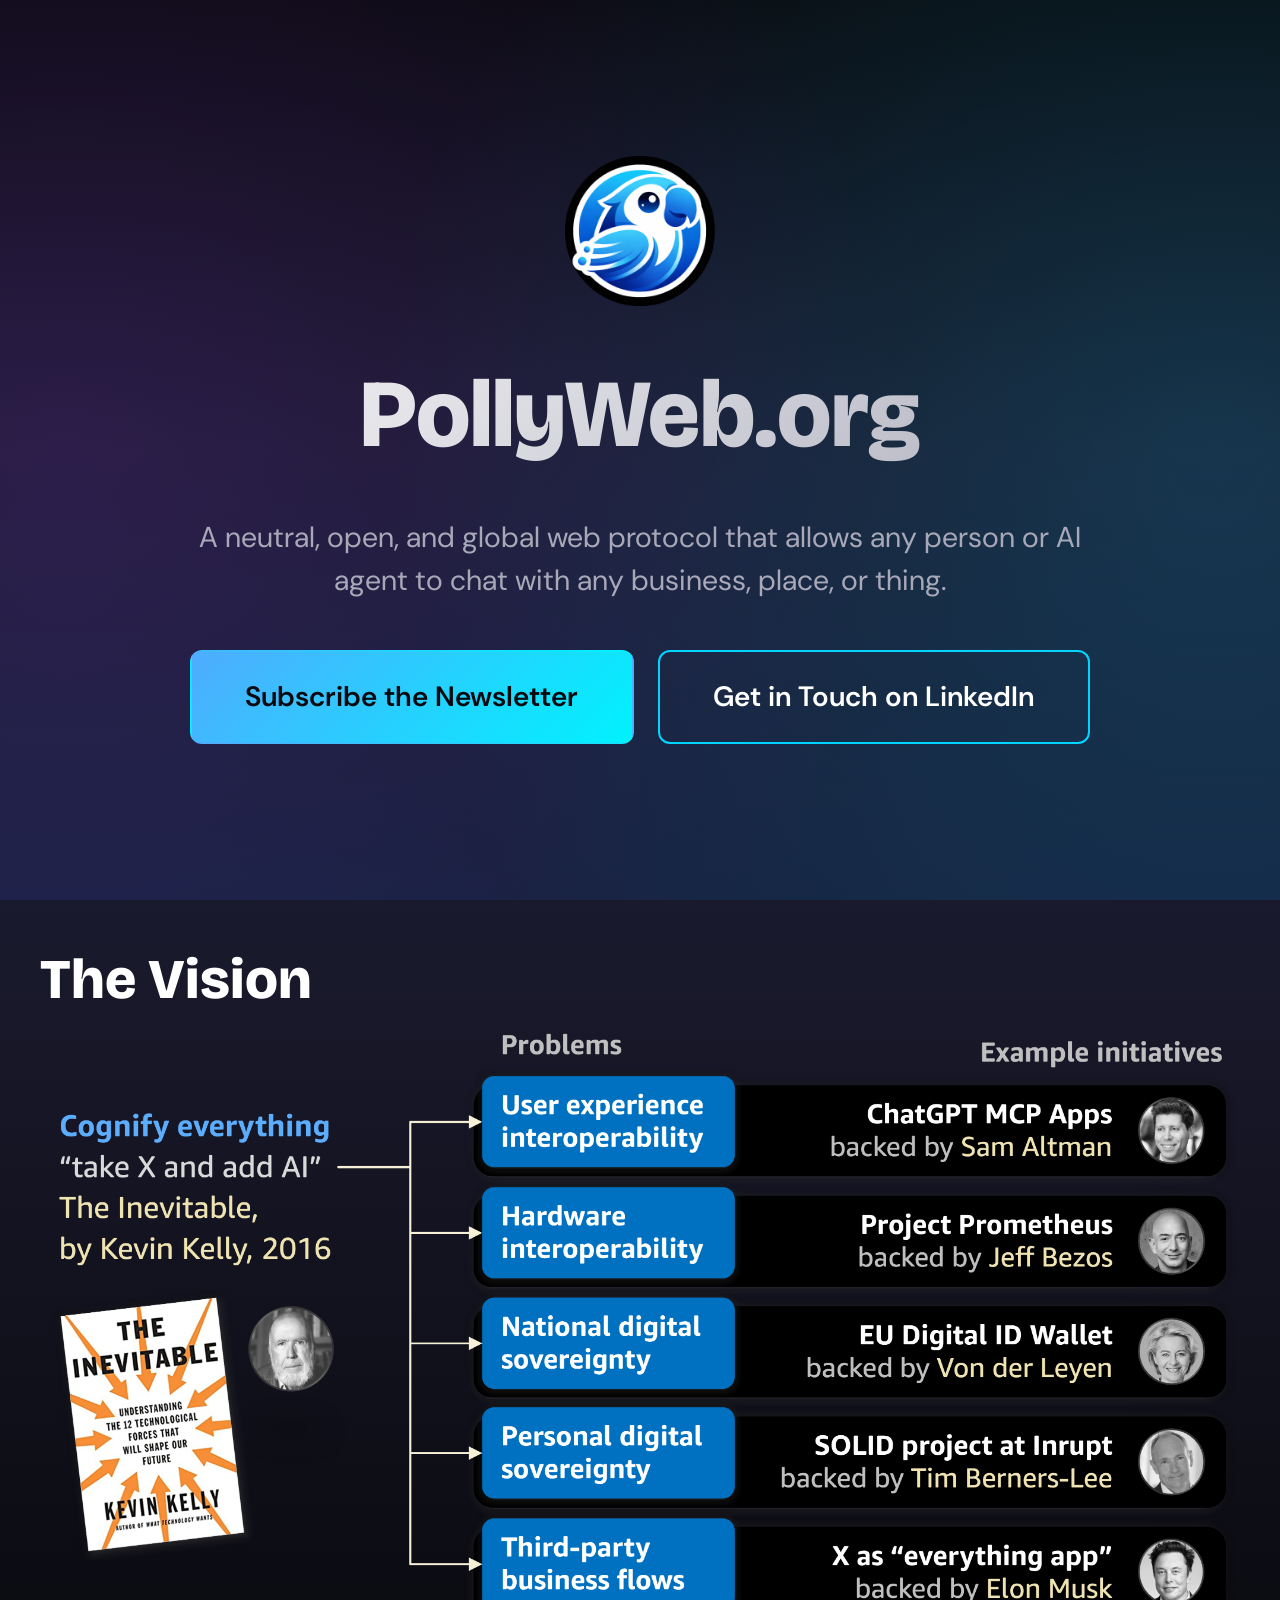
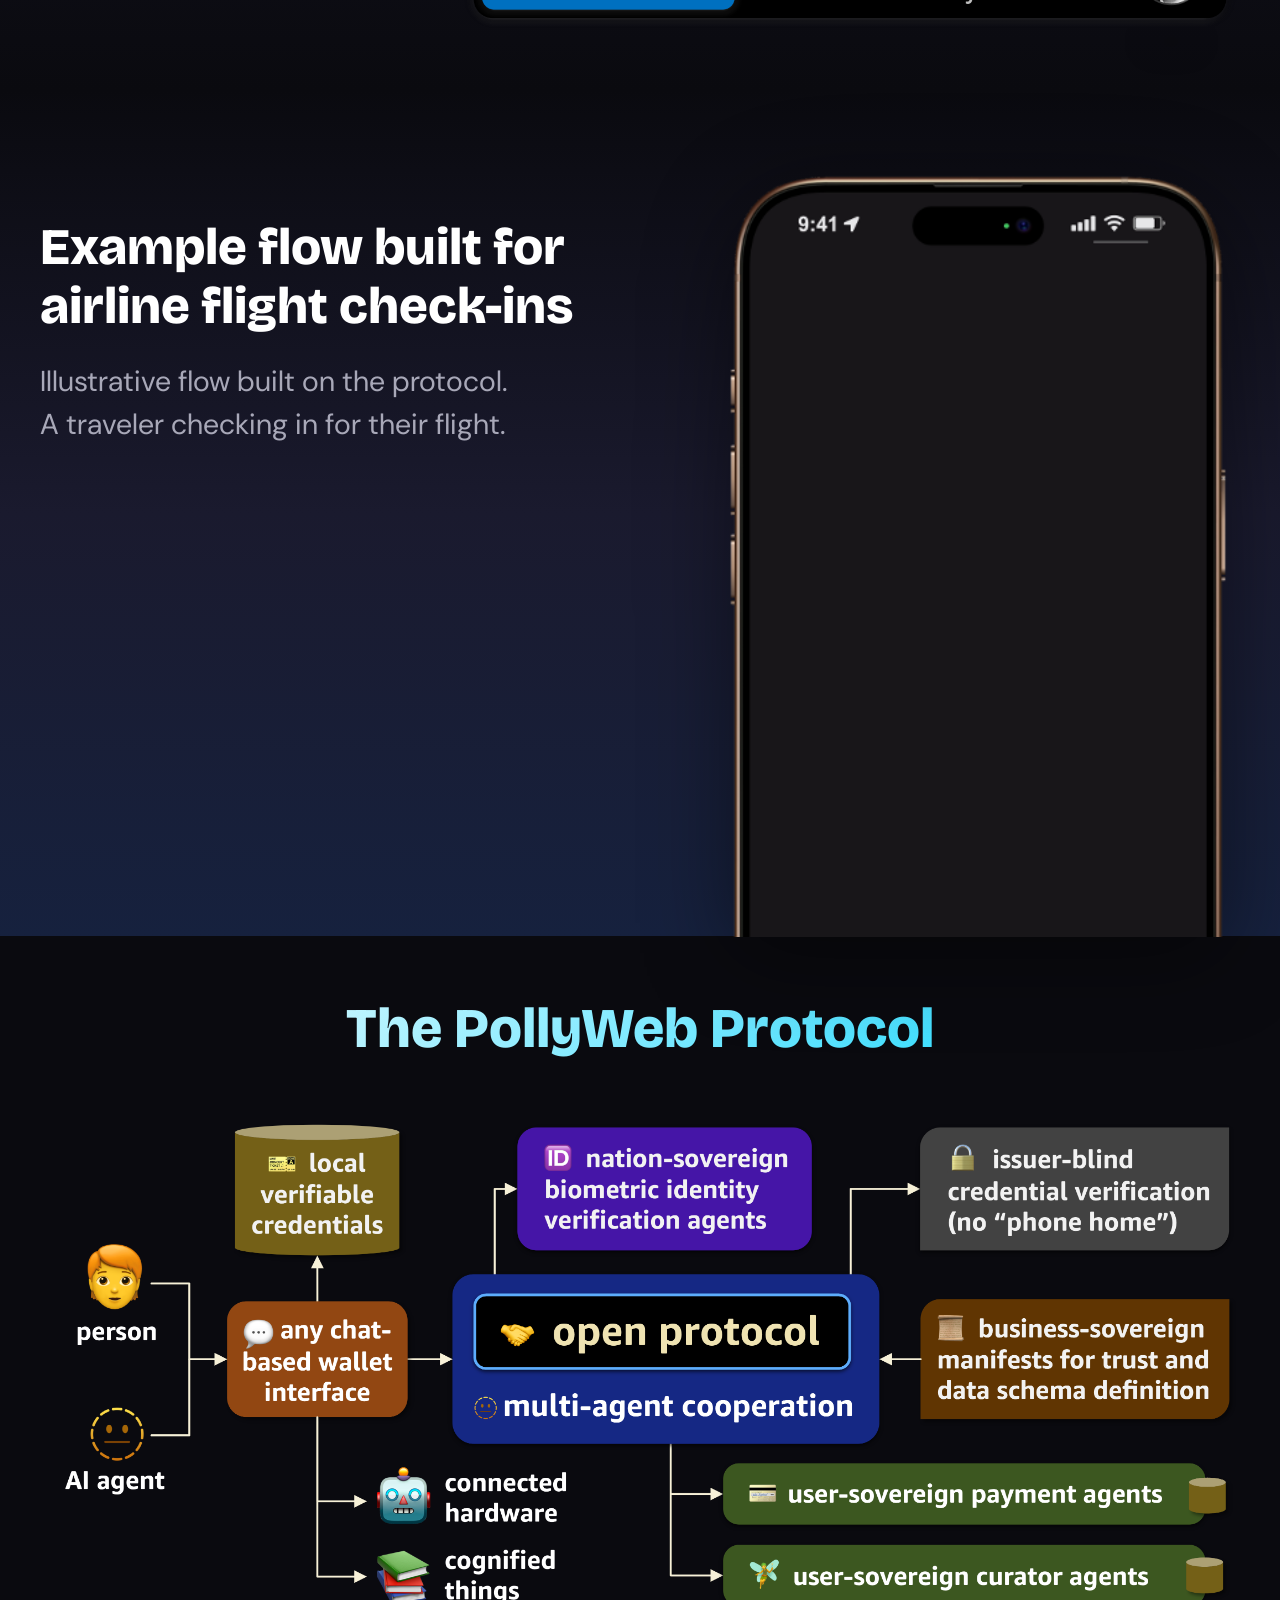
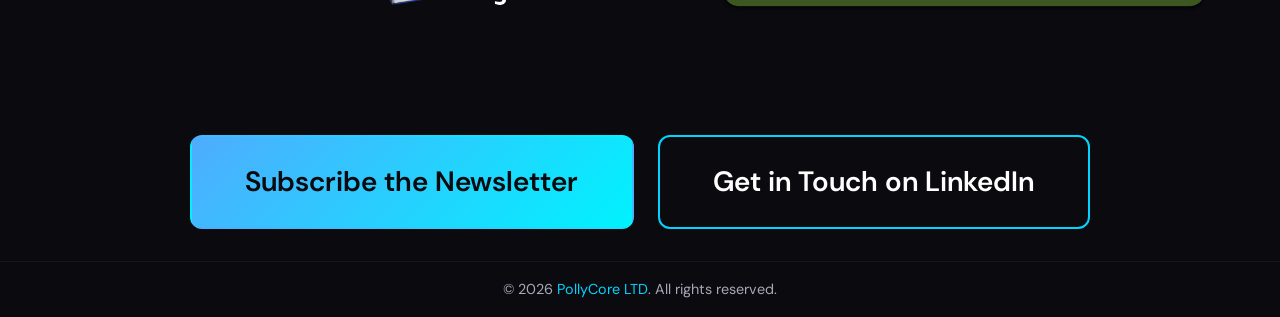
==== commit 7c015f5b: "Force solid white hero/section titles on Firefox" ====
--- a/index.html
+++ b/index.html
@@ -201,6 +201,15 @@
             }
         }
 
+        @supports (-moz-appearance: none) {
+            .hero h1,
+            .section-title {
+                background: none;
+                -webkit-text-fill-color: initial;
+                color: #ffffff;
+            }
+        }
+
         .section-subtitle {
             text-align: center;
             color: var(--text-secondary);
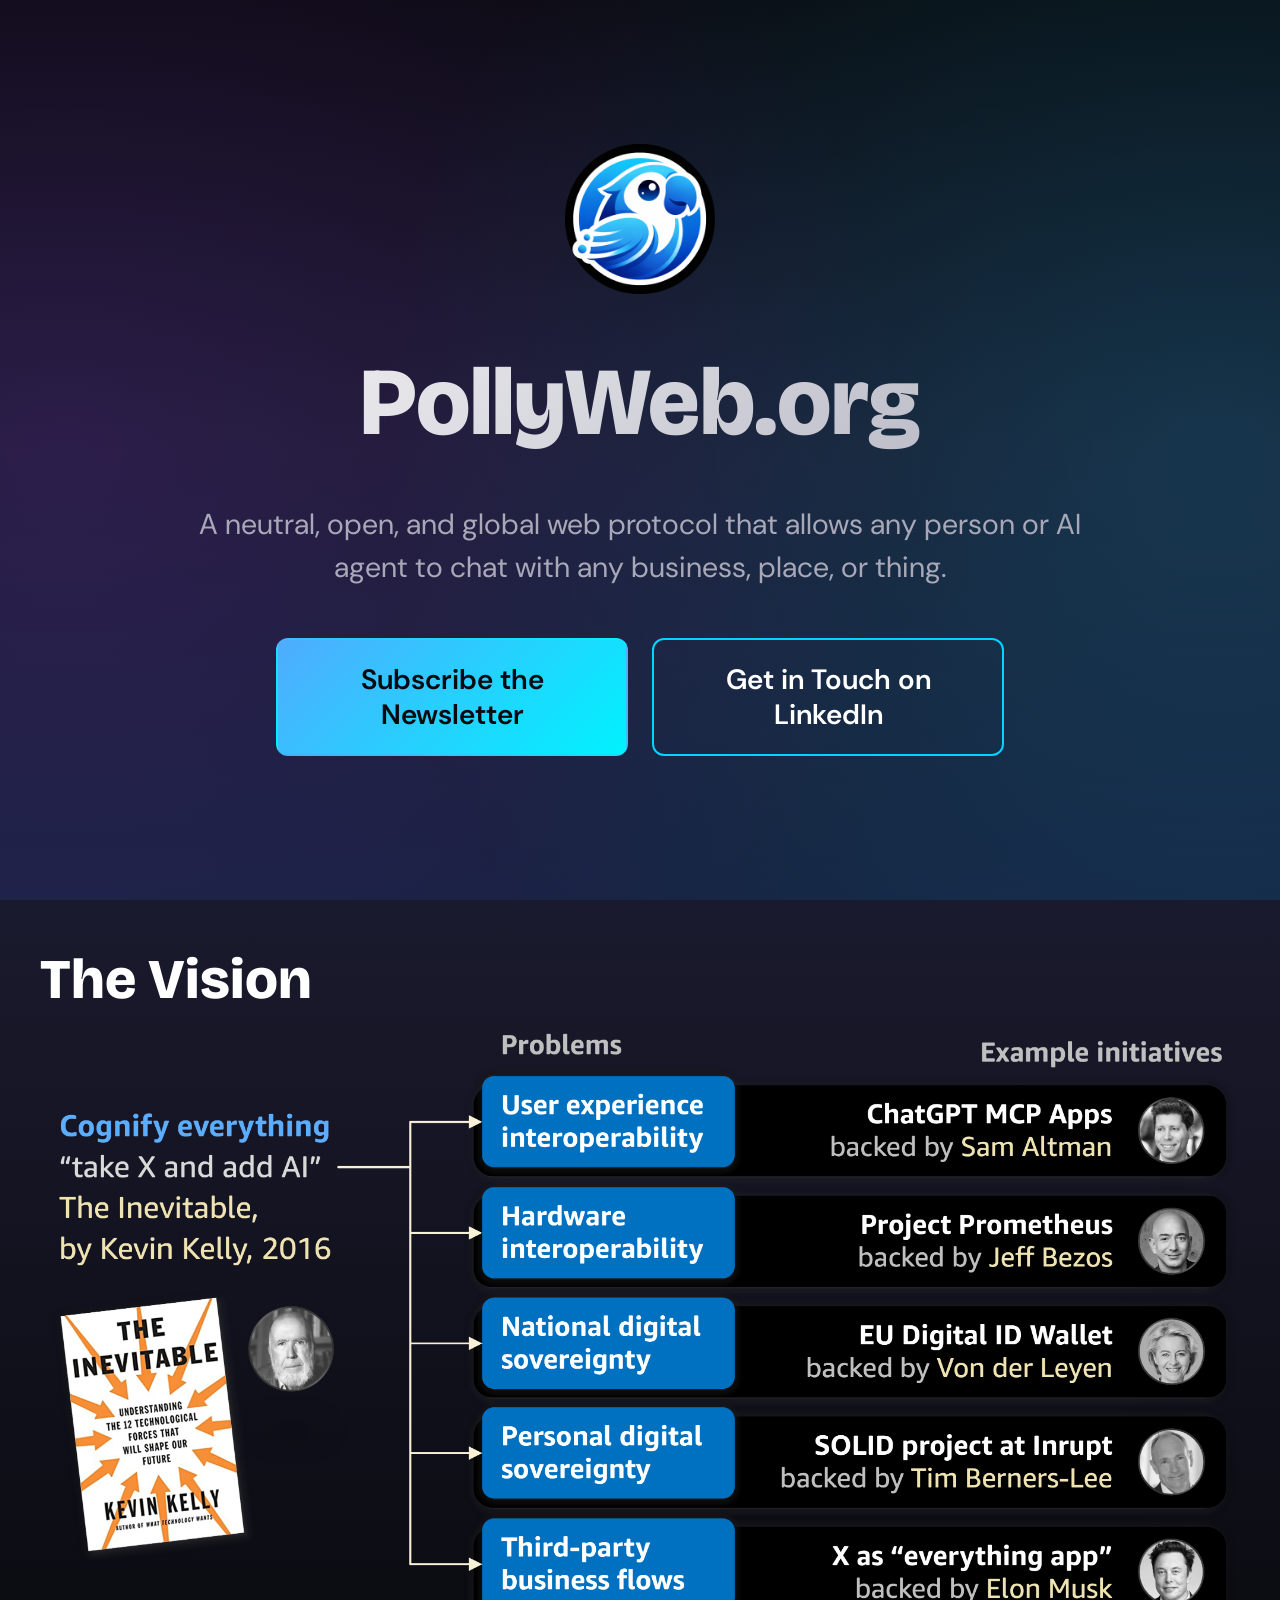
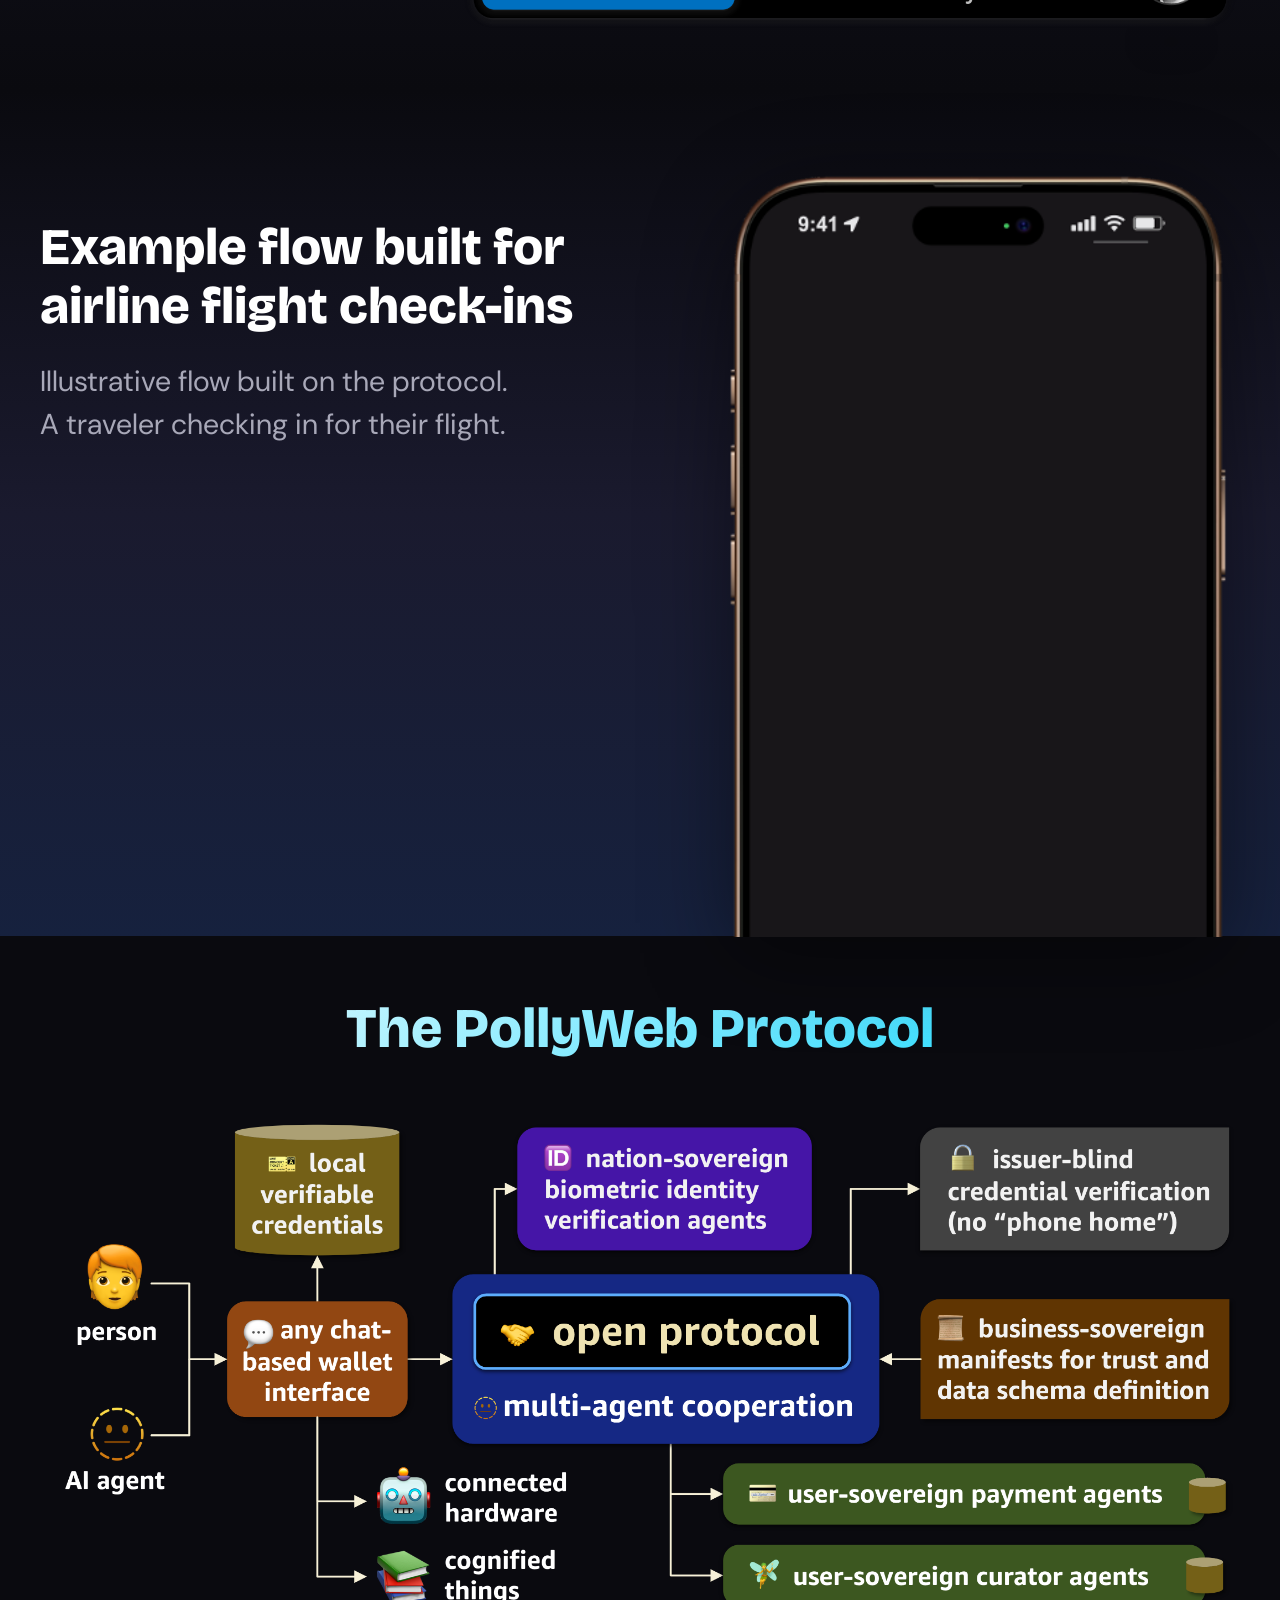
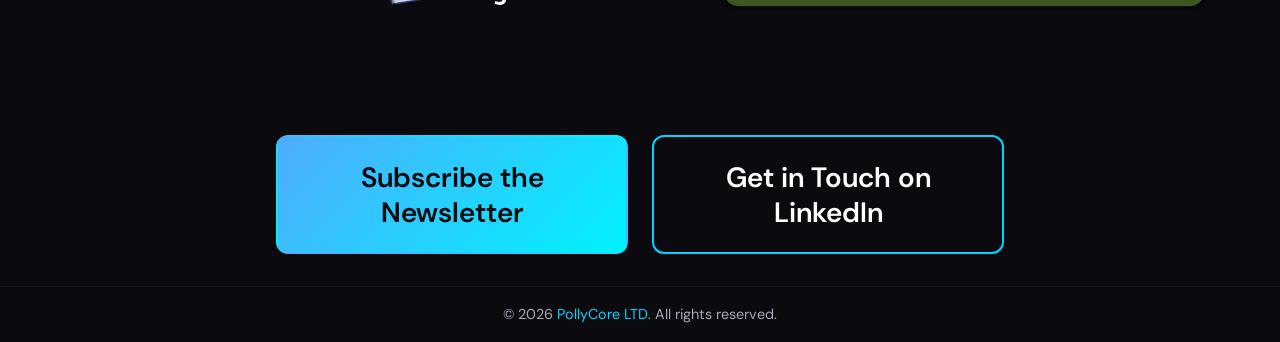
==== commit b14c9ed1: "Fix CTA button truncation and oversizing across aspect ratios" ====
--- a/index.html
+++ b/index.html
@@ -2,6 +2,7 @@
 <html lang="en">
 <head>
     <script src="/scripts/analytics.js"></script>
+    <script src="/scripts/cookie-consent.js" defer></script>
     <meta charset="UTF-8">
     <meta name="viewport" content="width=device-width, initial-scale=1.0">
     <title>PollyWeb – Neutral Protocol for Super-Apps</title>
@@ -129,7 +130,8 @@
             display: flex;
             gap: 1.5rem;
             justify-content: center;
-            flex-wrap: nowrap;
+            flex-wrap: wrap;
+            align-items: center;
             animation: fadeInUp 0.8s ease-out 0.4s both;
             max-width: 900px;
             margin: 0 auto;
@@ -146,11 +148,15 @@
             text-decoration: none;
             text-align: center;
             box-sizing: border-box;
-            white-space: nowrap;
+            white-space: normal;
             display: inline-flex;
             align-items: center;
             justify-content: center;
-            min-width: 400px;
+            min-width: min(100%, 22rem);
+            max-width: 100%;
+            flex: 0 1 22rem;
+            overflow-wrap: anywhere;
+            line-height: 1.25;
         }
 
         .cta-primary {
@@ -231,7 +237,7 @@
 
         .features-grid {
             display: grid;
-            grid-template-columns: repeat(auto-fit, minmax(300px, 1fr));
+            grid-template-columns: repeat(auto-fit, minmax(min(100%, 300px), 1fr));
             gap: 2rem;
             margin-top: 3rem;
         }
@@ -370,7 +376,7 @@
 
         .team-grid {
             display: grid;
-            grid-template-columns: repeat(auto-fit, minmax(300px, 1fr));
+            grid-template-columns: repeat(auto-fit, minmax(min(100%, 300px), 1fr));
             gap: 2rem;
             margin-top: 3rem;
         }
@@ -739,6 +745,11 @@
 
         /* Responsive */
         @media (max-width: 768px) {
+            .hero h1 {
+                font-size: clamp(2.2rem, 12vw, 3.2rem);
+                line-height: 1.05;
+            }
+
             .comparison-row {
                 grid-template-columns: 1fr;
                 gap: 1rem;
@@ -773,8 +784,63 @@
             .cta-button {
                 min-width: unset;
                 width: 100%;
-            }
-
+                flex: 0 0 auto;
+                white-space: normal;
+                font-size: clamp(1.05rem, 4.5vw, 1.35rem);
+                padding: 1.1rem 1.25rem;
+                line-height: 1.3;
+            }
+
+        }
+
+        @media (max-width: 360px) {
+            .hero,
+            .solution,
+            .vision-video,
+            .final-cta,
+            footer {
+                padding-left: 1rem;
+                padding-right: 1rem;
+            }
+
+            .hero-content {
+                max-width: 100%;
+            }
+
+            .hero h1 {
+                font-size: clamp(2rem, 11.5vw, 2.35rem);
+                line-height: 1.05;
+                overflow-wrap: anywhere;
+                text-wrap: balance;
+            }
+
+            .hero-subtitle {
+                font-size: 1.1rem;
+                margin-bottom: 2rem;
+            }
+
+            .cta-container {
+                gap: 1rem;
+            }
+
+            .cta-button {
+                font-size: 1.25rem;
+                padding: 1rem 1.25rem;
+                white-space: normal;
+                line-height: 1.3;
+            }
+
+            .feature-card {
+                padding: 1.5rem;
+            }
+
+            .feature-title {
+                font-size: 1.2rem;
+            }
+
+            .feature-description {
+                font-size: 1.05rem;
+            }
         }
 
         @media (min-width: 1024px) {
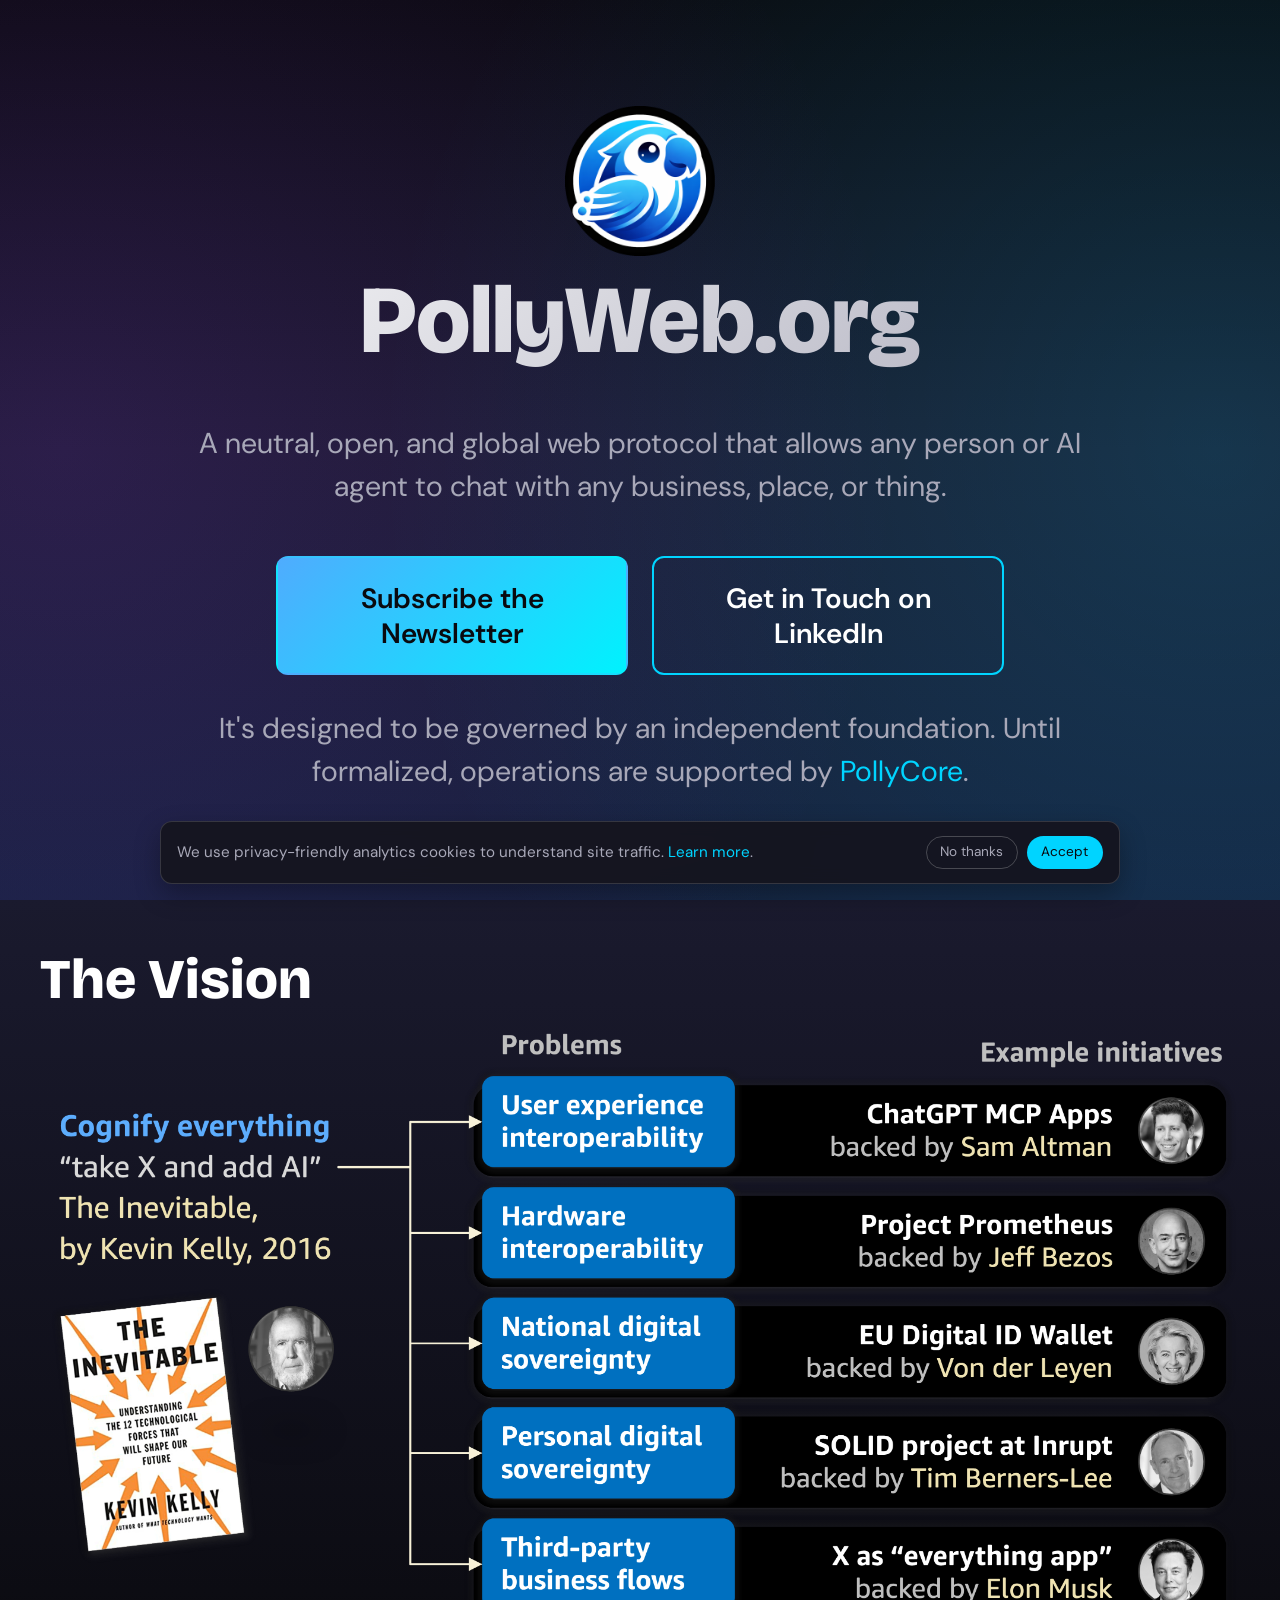
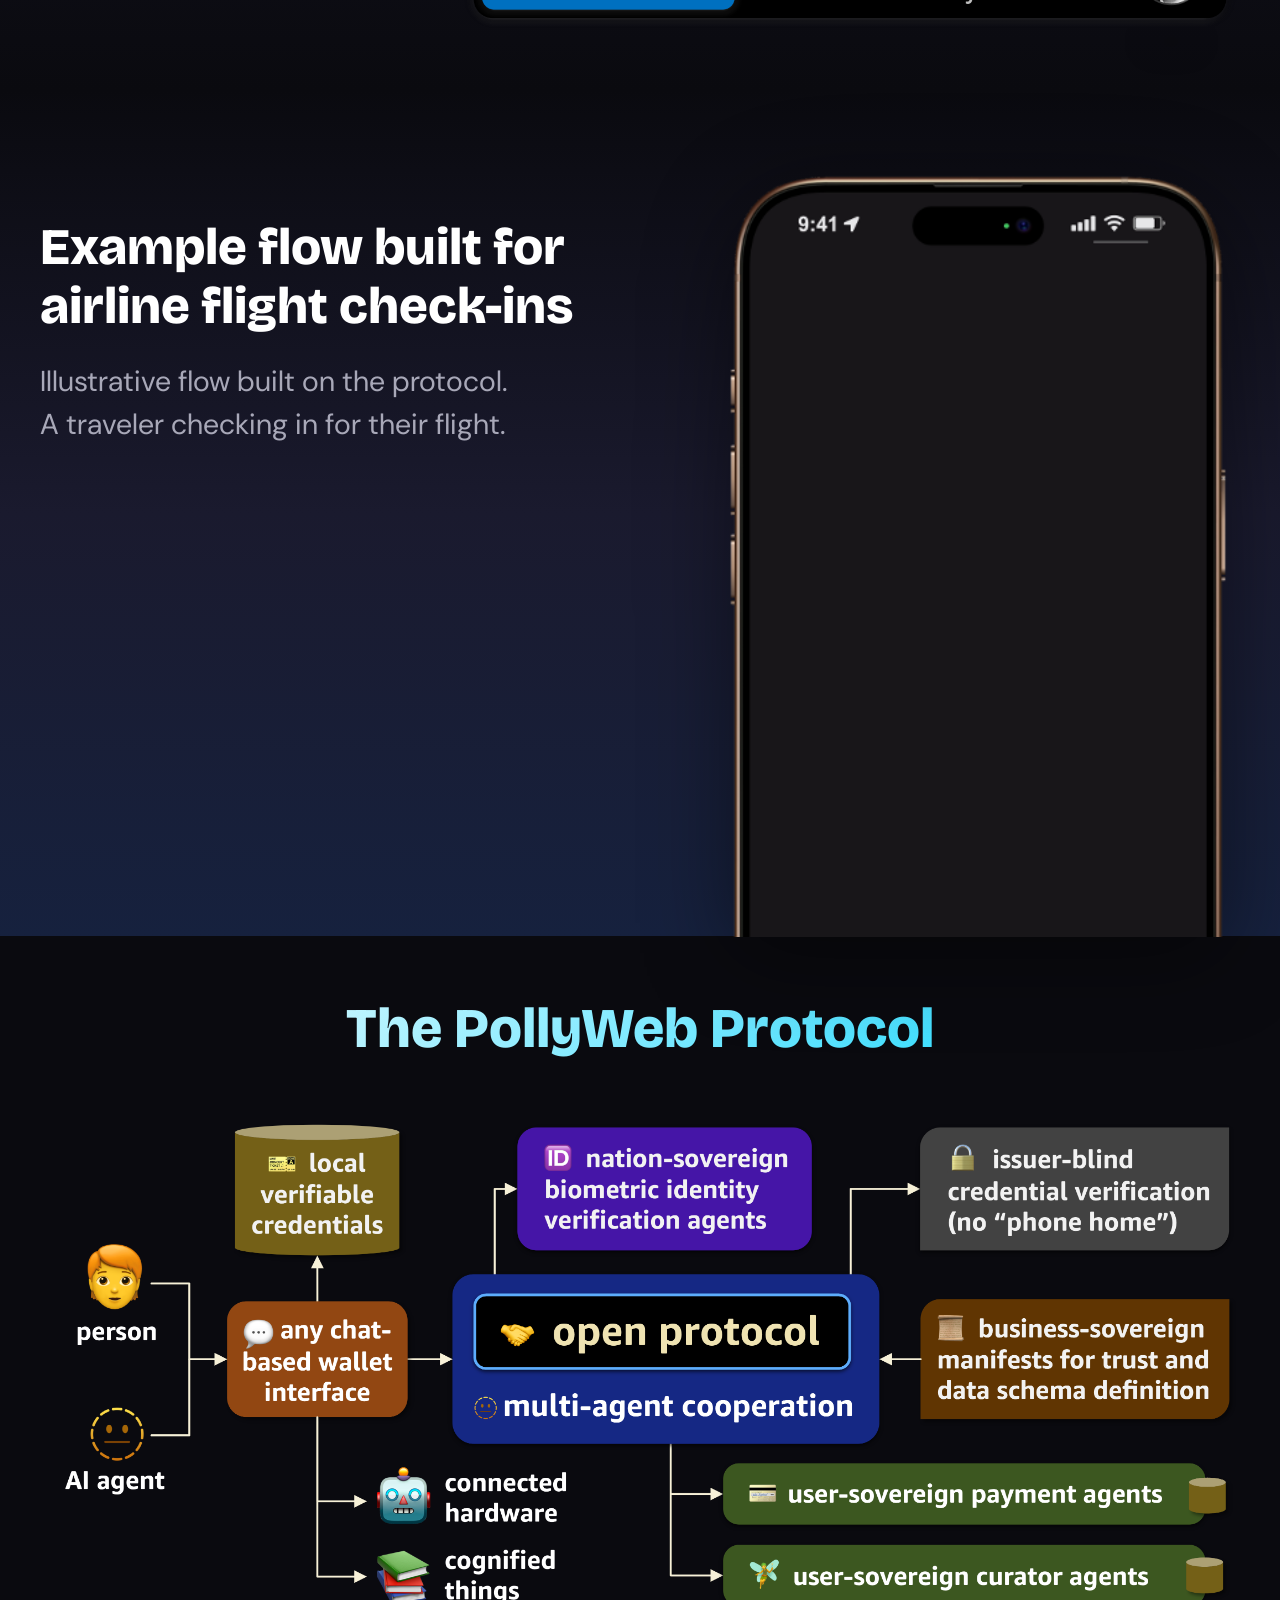
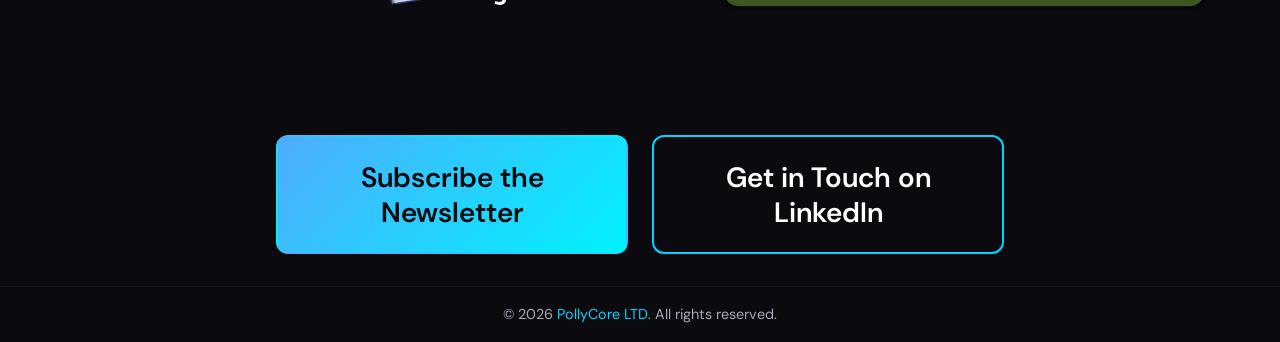
==== commit 229d0950: "." ====
--- a/index.html
+++ b/index.html
@@ -81,7 +81,7 @@
         .logo {
             width: 150px;
             height: 150px;
-            margin: 0 auto 2rem;
+            margin: 0 auto 0;
             display: flex;
             align-items: center;
             justify-content: center;
@@ -92,6 +92,7 @@
             width: 100%;
             height: 100%;
             object-fit: contain;
+            display: block;
         }
 
         @keyframes float {
@@ -101,6 +102,7 @@
 
         .hero h1 {
             font-size: clamp(3rem, 8vw, 6rem);
+            margin-top: -0.75rem;
             margin-bottom: 1.5rem;
             color: #ffffff;
             animation: fadeInUp 0.8s ease-out;
@@ -124,6 +126,20 @@
             max-width: 900px;
             margin-left: auto;
             margin-right: auto;
+        }
+
+        .hero-subtitle-secondary {
+            margin-top: 2rem;
+            margin-bottom: 0;
+        }
+
+        .hero-inline-link {
+            color: var(--accent-cyan);
+            text-decoration: none;
+        }
+
+        .hero-inline-link:hover {
+            text-decoration: underline;
         }
 
         .cta-container {
@@ -745,8 +761,13 @@
 
         /* Responsive */
         @media (max-width: 768px) {
+            .logo {
+                margin-bottom: 0.75rem;
+            }
+
             .hero h1 {
                 font-size: clamp(2.2rem, 12vw, 3.2rem);
+                margin-top: 0;
                 line-height: 1.05;
             }
 
@@ -807,8 +828,13 @@
                 max-width: 100%;
             }
 
+            .logo {
+                margin-bottom: 0.9rem;
+            }
+
             .hero h1 {
                 font-size: clamp(2rem, 11.5vw, 2.35rem);
+                margin-top: 0;
                 line-height: 1.05;
                 overflow-wrap: anywhere;
                 text-wrap: balance;
@@ -817,6 +843,11 @@
             .hero-subtitle {
                 font-size: 1.1rem;
                 margin-bottom: 2rem;
+            }
+
+            .hero-subtitle-secondary {
+                margin-top: 1.5rem;
+                margin-bottom: 0;
             }
 
             .cta-container {
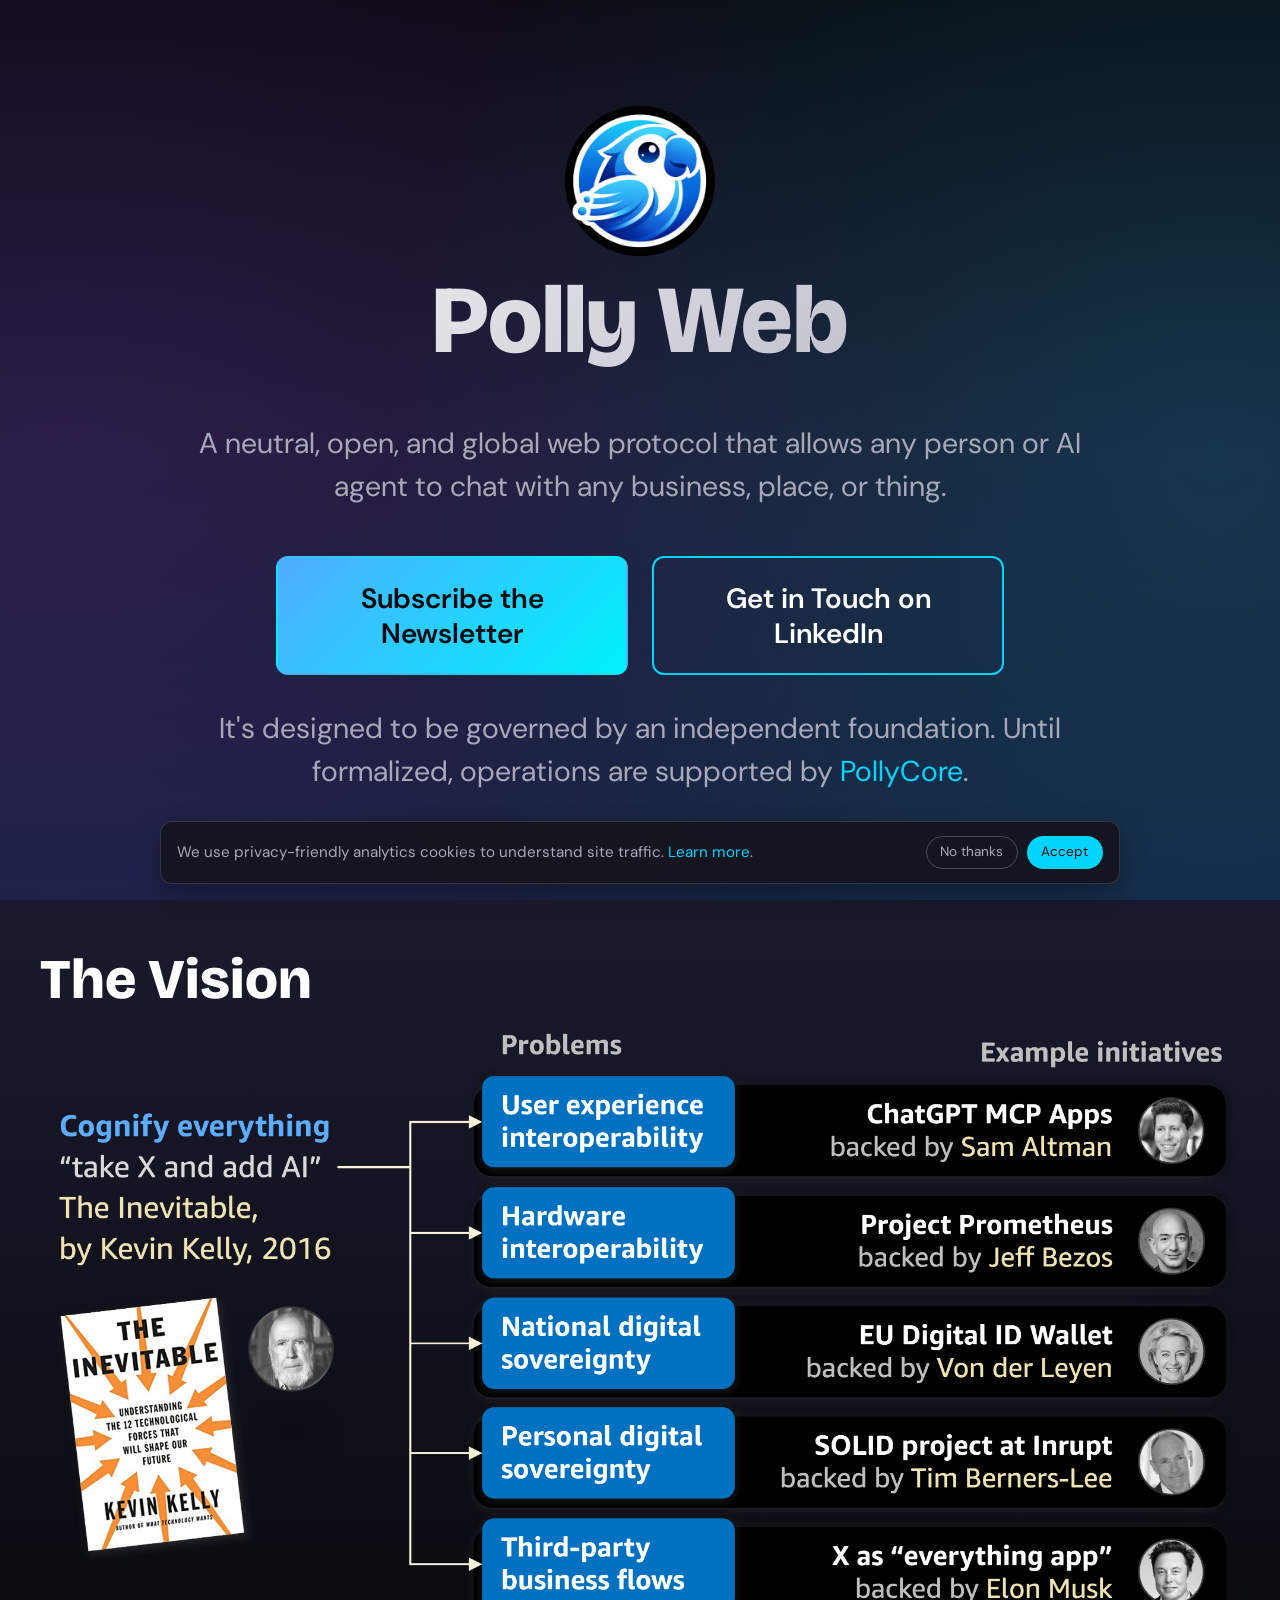
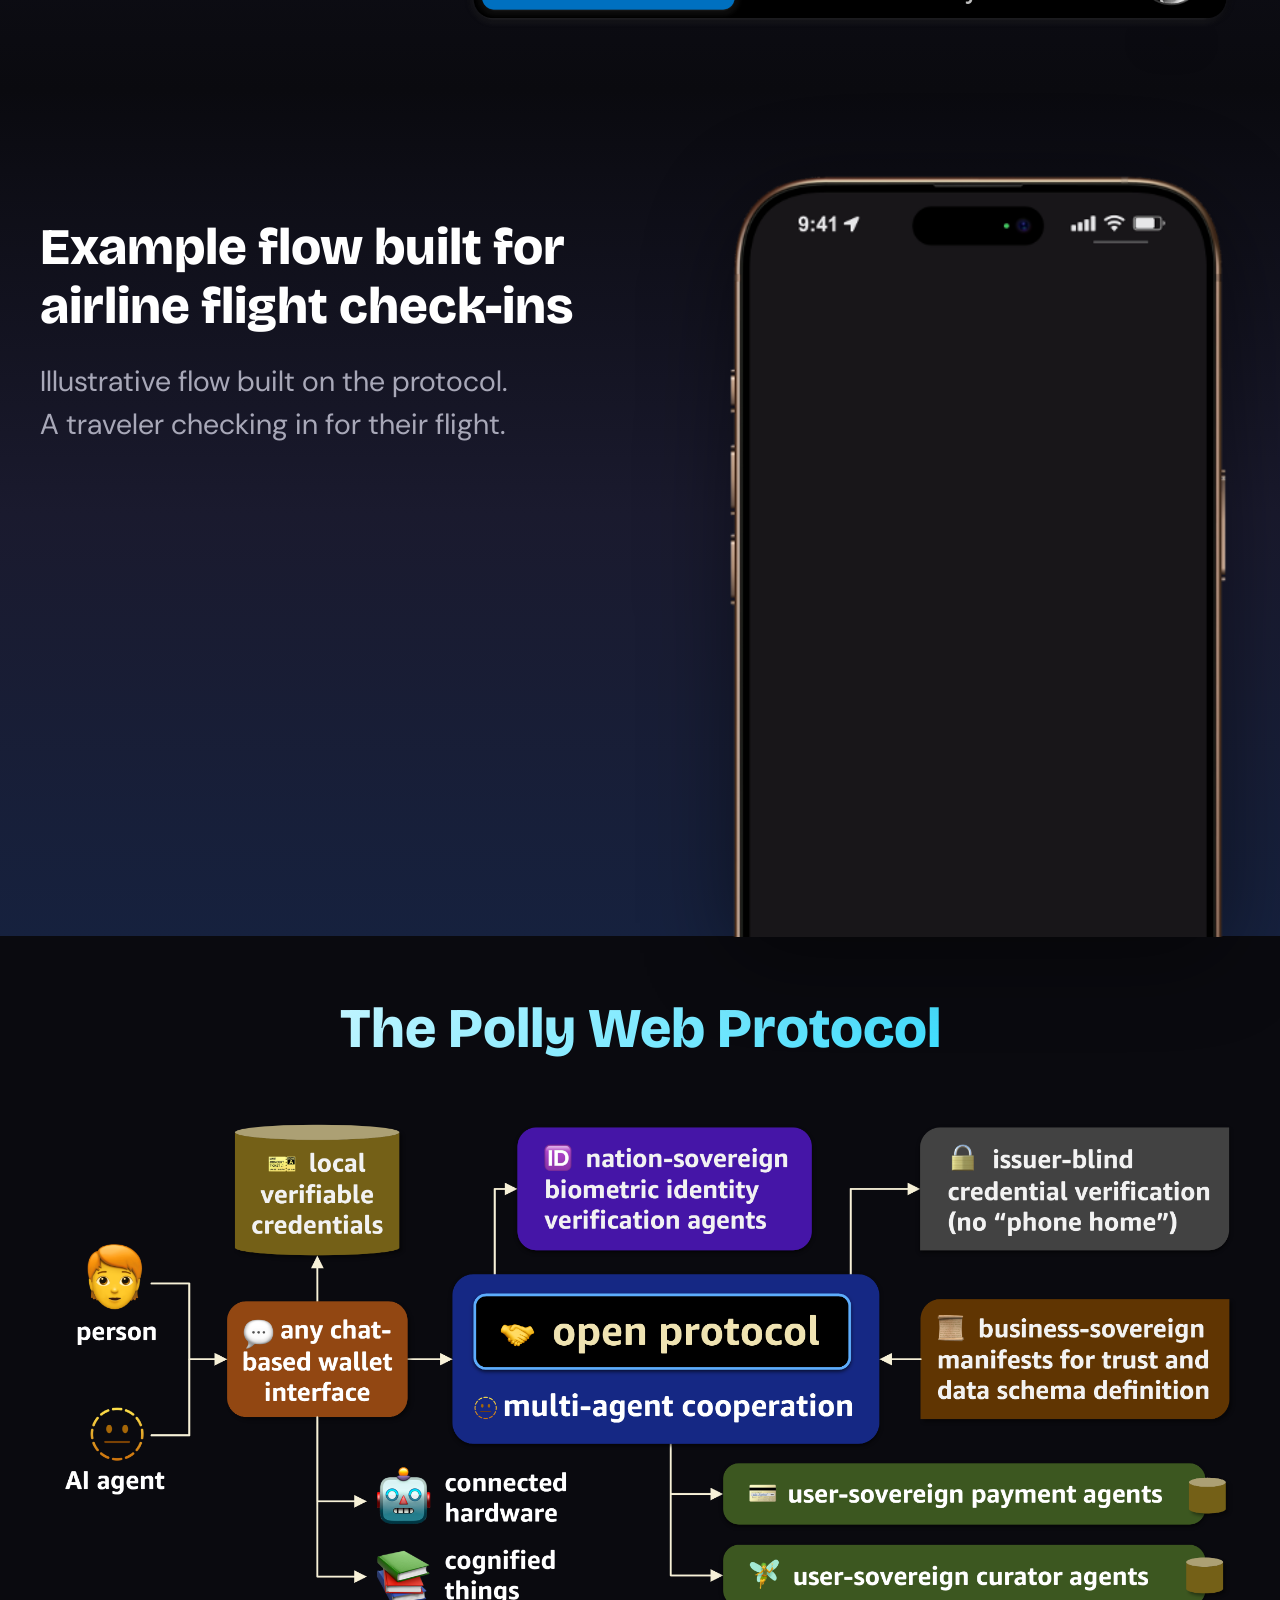
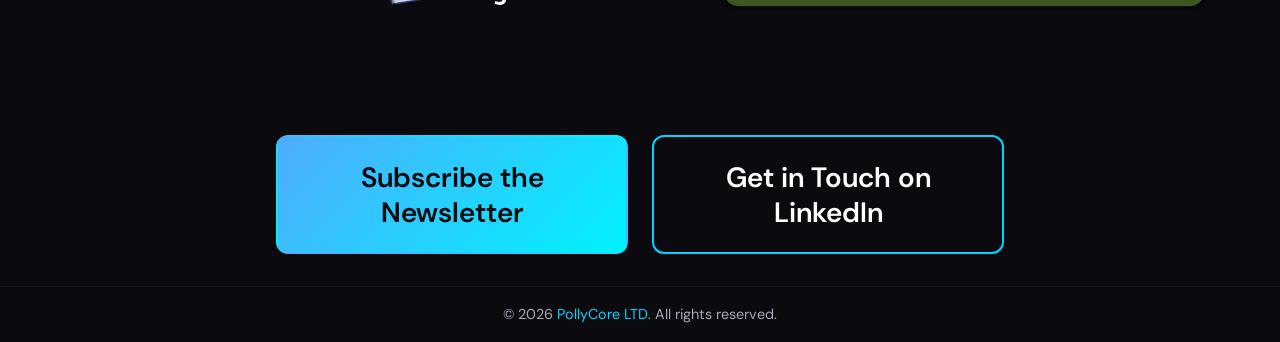
==== commit 63f77055: "Extract styles into css folder" ====
--- a/index.html
+++ b/index.html
@@ -5,933 +5,10 @@
     <script src="/scripts/cookie-consent.js" defer></script>
     <meta charset="UTF-8">
     <meta name="viewport" content="width=device-width, initial-scale=1.0">
-    <title>PollyWeb – Neutral Protocol for Super-Apps</title>
+    <title>Polly Web – Neutral Protocol for Super-Apps</title>
     <link rel="icon" type="image/png" href="images/blue-flat-rounded.png">
     <link href="https://fonts.googleapis.com/css2?family=DM+Sans:wght@400;500;700&family=Bricolage+Grotesque:wght@400;600;800&display=swap" rel="stylesheet">
-    <style> 
-        :root {
-            --bg-dark: #0a0a0f;
-            --bg-card: #151520;
-            --text-primary: #ffffff;
-            --text-secondary: #a8a8b8;
-            --accent-cyan: #00d4ff;
-            --accent-purple: #9333ea;
-            --accent-yellow: #fbbf24;
-            --accent-green: #22c55e;
-            --gradient-1: linear-gradient(135deg, #667eea 0%, #764ba2 100%);
-            --gradient-2: linear-gradient(135deg, #f093fb 0%, #f5576c 100%);
-            --gradient-3: linear-gradient(135deg, #4facfe 0%, #00f2fe 100%);
-            --gradient-hero: linear-gradient(180deg, #0a0a0f 0%, #1a1a2e 50%, #16213e 100%);
-        }
-
-        * {
-            margin: 0;
-            padding: 0;
-            box-sizing: border-box;
-        }
-
-        body {
-            font-family: 'DM Sans', sans-serif;
-            background: var(--bg-dark);
-            color: var(--text-primary);
-            line-height: 1.6;
-            overflow-x: hidden;
-        }
-
-        h1, h2, h3 {
-            font-family: 'Bricolage Grotesque', sans-serif;
-            font-weight: 800;
-        }
-
-        /* Hero Section */
-        .hero {
-            min-height: 100vh;
-            background: var(--gradient-hero);
-            display: flex;
-            align-items: center;
-            justify-content: center;
-            padding: 2rem;
-            position: relative;
-            overflow: hidden;
-        }
-
-        .hero::before {
-            content: '';
-            position: absolute;
-            width: 150%;
-            height: 150%;
-            background: radial-gradient(circle at 20% 50%, rgba(147, 51, 234, 0.15) 0%, transparent 50%),
-                        radial-gradient(circle at 80% 50%, rgba(0, 212, 255, 0.15) 0%, transparent 50%);
-            animation: pulse 8s ease-in-out infinite;
-        }
-
-        @keyframes pulse {
-            0%, 100% { transform: scale(1); opacity: 0.6; }
-            50% { transform: scale(1.1); opacity: 0.8; }
-        }
-
-        .hero-content {
-            max-width: 1200px;
-            width: 100%;
-            text-align: center;
-            position: relative;
-            z-index: 1;
-        }
-
-        .logo {
-            width: 150px;
-            height: 150px;
-            margin: 0 auto 0;
-            display: flex;
-            align-items: center;
-            justify-content: center;
-            animation: float 3s ease-in-out infinite;
-        }
-
-        .logo img {
-            width: 100%;
-            height: 100%;
-            object-fit: contain;
-            display: block;
-        }
-
-        @keyframes float {
-            0%, 100% { transform: translateY(0px); }
-            50% { transform: translateY(-20px); }
-        }
-
-        .hero h1 {
-            font-size: clamp(3rem, 8vw, 6rem);
-            margin-top: -0.75rem;
-            margin-bottom: 1.5rem;
-            color: #ffffff;
-            animation: fadeInUp 0.8s ease-out;
-        }
-
-        @supports (-webkit-text-fill-color: transparent) {
-            .hero h1 {
-                background: linear-gradient(135deg, #ffffff 0%, #a8a8b8 100%);
-                -webkit-background-clip: text;
-                -webkit-text-fill-color: transparent;
-                background-clip: text;
-            }
-        }
-
-        .hero-subtitle {
-            font-size: clamp(1.2rem, 3vw, 1.8rem);
-            color: var(--text-secondary);
-            margin-bottom: 3rem;
-            line-height: 1.5;
-            animation: fadeInUp 0.8s ease-out 0.2s both;
-            max-width: 900px;
-            margin-left: auto;
-            margin-right: auto;
-        }
-
-        .hero-subtitle-secondary {
-            margin-top: 2rem;
-            margin-bottom: 0;
-        }
-
-        .hero-inline-link {
-            color: var(--accent-cyan);
-            text-decoration: none;
-        }
-
-        .hero-inline-link:hover {
-            text-decoration: underline;
-        }
-
-        .cta-container {
-            display: flex;
-            gap: 1.5rem;
-            justify-content: center;
-            flex-wrap: wrap;
-            align-items: center;
-            animation: fadeInUp 0.8s ease-out 0.4s both;
-            max-width: 900px;
-            margin: 0 auto;
-        }
-
-        .cta-button {
-            padding: 1.3rem 3rem;
-            font-size: 1.5rem;
-            font-weight: 600;
-            border: 2px solid transparent;
-            border-radius: 12px;
-            cursor: pointer;
-            transition: all 0.3s ease;
-            text-decoration: none;
-            text-align: center;
-            box-sizing: border-box;
-            white-space: normal;
-            display: inline-flex;
-            align-items: center;
-            justify-content: center;
-            min-width: min(100%, 22rem);
-            max-width: 100%;
-            flex: 0 1 22rem;
-            overflow-wrap: anywhere;
-            line-height: 1.25;
-        }
-
-        .cta-primary {
-            background: var(--gradient-3);
-            color: var(--bg-dark);
-        }
-
-        .cta-primary:hover {
-            transform: translateY(-3px);
-            box-shadow: 0 10px 30px rgba(0, 212, 255, 0.4);
-        }
-
-        .cta-secondary {
-            background: transparent;
-            color: var(--text-primary);
-            border-color: var(--accent-cyan);
-        }
-
-        .cta-secondary:hover {
-            background: rgba(0, 212, 255, 0.1);
-            transform: translateY(-3px);
-        }
-
-        @keyframes fadeInUp {
-            from {
-                opacity: 0;
-                transform: translateY(30px);
-            }
-            to {
-                opacity: 1;
-                transform: translateY(0);
-            }
-        }
-
-        .section-title {
-            font-size: clamp(2rem, 5vw, 3.5rem);
-            text-align: center;
-            margin-bottom: 1rem;
-            color: #ffffff;
-        }
-
-        @supports (-webkit-text-fill-color: transparent) {
-            .section-title {
-                background: linear-gradient(135deg, #ffffff 0%, var(--accent-cyan) 100%);
-                -webkit-background-clip: text;
-                -webkit-text-fill-color: transparent;
-                background-clip: text;
-            }
-        }
-
-        @supports (-moz-appearance: none) {
-            .hero h1,
-            .section-title {
-                background: none;
-                -webkit-text-fill-color: initial;
-                color: #ffffff;
-            }
-        }
-
-        .section-subtitle {
-            text-align: center;
-            color: var(--text-secondary);
-            font-size: clamp(1.2rem, 3vw, 1.8rem);
-            line-height: 1.5;
-            margin-bottom: 4rem;
-        }
-
-        /* Solution Section */
-        .solution {
-            padding: 3rem 2rem 2rem;
-            background: var(--bg-dark);
-        }
-
-        .solution-container {
-            max-width: 1200px;
-            margin: 0 auto;
-        }
-
-        .features-grid {
-            display: grid;
-            grid-template-columns: repeat(auto-fit, minmax(min(100%, 300px), 1fr));
-            gap: 2rem;
-            margin-top: 3rem;
-        }
-
-        .feature-card {
-            background: var(--bg-card);
-            padding: 2.5rem;
-            border-radius: 20px;
-            border: 1px solid rgba(255, 255, 255, 0.05);
-            transition: all 0.3s ease;
-            position: relative;
-            overflow: hidden;
-        }
-
-        .feature-card::before {
-            content: '';
-            position: absolute;
-            top: 0;
-            left: 0;
-            width: 100%;
-            height: 4px;
-            background: var(--gradient-3);
-            transform: scaleX(0);
-            transition: transform 0.3s ease;
-        }
-
-        .feature-card:hover::before {
-            transform: scaleX(1);
-        }
-
-        .feature-card:hover {
-            transform: translateY(-5px);
-            box-shadow: 0 10px 40px rgba(0, 212, 255, 0.15);
-        }
-
-        .feature-header {
-            display: flex;
-            align-items: center;
-            gap: 0.75rem;
-            margin-bottom: 1rem;
-        }
-
-        .feature-icon {
-            font-size: 2.5rem;
-            line-height: 1;
-            flex-shrink: 0;
-        }
-
-        .feature-title {
-            font-size: 1.4rem;
-            color: var(--text-primary);
-        }
-
-        .feature-description {
-            color: var(--text-secondary);
-            font-size: clamp(1.2rem, 3vw, 1.8rem);
-            line-height: 1.7;
-        }
-
-        .solution-diagram {
-            display: none;
-            margin-top: 3rem;
-            text-align: center;
-        }
-
-        .solution-diagram img {
-            width: 100%;
-            max-width: 1200px;
-            border-radius: 16px;
-        }
-
-        @media (min-width: 1024px) {
-            .solution-diagram {
-                display: block;
-            }
-            .features-grid {
-                display: none;
-            }
-        }
-
-        /* Comparison Section */
-        .comparison {
-            padding: 6rem 2rem;
-            background: linear-gradient(180deg, var(--bg-dark) 0%, #1a1a2e 100%);
-        }
-
-        .comparison-container {
-            max-width: 1200px;
-            margin: 0 auto;
-        }
-
-        .comparison-table {
-            background: var(--bg-card);
-            border-radius: 20px;
-            padding: 2rem;
-            margin-top: 3rem;
-            border: 1px solid rgba(255, 255, 255, 0.05);
-        }
-
-        .comparison-row {
-            display: grid;
-            grid-template-columns: 200px 1fr 1fr;
-            gap: 2rem;
-            padding: 1.5rem 0;
-            border-bottom: 1px solid rgba(255, 255, 255, 0.05);
-        }
-
-        .comparison-row:last-child {
-            border-bottom: none;
-        }
-
-        .comparison-label {
-            font-weight: 600;
-            color: var(--text-primary);
-        }
-
-        .comparison-before {
-            color: #ef4444;
-        }
-
-        .comparison-after {
-            color: var(--accent-green);
-            font-weight: 600;
-        }
-
-        /* Team Section */
-        .team {
-            padding: 6rem 2rem;
-            background: var(--bg-dark);
-        }
-
-        .team-container {
-            max-width: 1200px;
-            margin: 0 auto;
-        }
-
-        .team-grid {
-            display: grid;
-            grid-template-columns: repeat(auto-fit, minmax(min(100%, 300px), 1fr));
-            gap: 2rem;
-            margin-top: 3rem;
-        }
-
-        .team-member {
-            background: var(--bg-card);
-            padding: 2.5rem;
-            border-radius: 20px;
-            border: 1px solid rgba(255, 255, 255, 0.05);
-            transition: all 0.3s ease;
-        }
-
-        .team-member:hover {
-            transform: translateY(-5px);
-            border-color: var(--accent-purple);
-        }
-
-        .member-name {
-            font-size: 1.5rem;
-            margin-bottom: 0.5rem;
-        }
-
-        .member-role {
-            color: var(--accent-cyan);
-            font-weight: 600;
-            margin-bottom: 1rem;
-        }
-
-        .member-bio {
-            color: var(--text-secondary);
-            font-size: 0.95rem;
-            line-height: 1.6;
-        }
-
-        /* CTA Section */
-        .final-cta {
-            padding: 2rem 2rem;
-            background: var(--bg-dark);
-            text-align: center;
-        }
-
-        .final-cta-content {
-            max-width: 1200px;
-            margin: 0 auto;
-        }
-
-        .final-cta h2 {
-            font-size: clamp(2.5rem, 5vw, 4rem);
-            margin-bottom: 1.5rem;
-        }
-
-        .final-cta p {
-            font-size: 1.3rem;
-            margin-bottom: 2rem;
-            opacity: 0.9;
-        }
-
-        .funding-highlight {
-            background: rgba(255, 255, 255, 0.15);
-            padding: 2rem;
-            border-radius: 16px;
-            margin: 2rem 0;
-        }
-
-        .funding-amount {
-            font-size: 3rem;
-            font-weight: 800;
-            color: var(--accent-yellow);
-        }
-
-        /* Footer */
-        footer {
-            background: var(--bg-dark);
-            padding: 1rem 2rem;
-            text-align: center;
-            border-top: 1px solid rgba(255, 255, 255, 0.05);
-        }
-
-        .footer-content {
-            max-width: 1200px;
-            margin: 0 auto;
-            color: var(--text-secondary);
-        }
-
-        .footer-links {
-            display: flex;
-            justify-content: center;
-            gap: 2rem;
-            margin-bottom: 1.5rem;
-        }
-
-        .footer-links a {
-            color: var(--text-secondary);
-            text-decoration: none;
-            transition: color 0.3s ease;
-        }
-
-        .footer-links a:hover {
-            color: var(--accent-cyan);
-        }
-
-        /* Vision Section */
-        .vision {
-            display: none;
-            padding: 6rem 2rem;
-            background: linear-gradient(180deg, #1a1a2e 0%, var(--bg-dark) 100%);
-        }
-
-        .vision-container {
-            max-width: 1200px;
-            margin: 0 auto;
-        }
-
-        .vision-layout {
-            display: grid;
-            grid-template-columns: 1fr 2fr;
-            gap: 3rem;
-            margin-top: 3rem;
-            align-items: start;
-        }
-
-        .vision-img-wrap {
-            position: relative;
-            overflow: hidden;
-            border-radius: 16px;
-        }
-
-        .vision-img-wrap img {
-            width: 100%;
-            display: block;
-            border-radius: 16px;
-        }
-
-
-
-        .vision-left {
-            text-align: center;
-        }
-
-        .vision-quote {
-            font-size: 1.1rem;
-            color: var(--text-secondary);
-            font-style: italic;
-            margin-top: 1.5rem;
-            line-height: 1.6;
-        }
-
-        .vision-quote em {
-            color: var(--accent-yellow);
-            font-style: normal;
-            font-weight: 600;
-        }
-
-        .vision-attribution {
-            color: var(--text-secondary);
-            font-size: 0.95rem;
-            margin-top: 0.5rem;
-            opacity: 0.7;
-        }
-
-        .vision-right {
-            display: flex;
-            flex-direction: column;
-            gap: 1rem;
-        }
-
-        .vision-header-row {
-            display: grid;
-            grid-template-columns: 1fr 1fr;
-            gap: 2rem;
-            padding: 0 0.5rem;
-            margin-bottom: 0.5rem;
-        }
-
-        .vision-header-label {
-            font-family: 'Bricolage Grotesque', sans-serif;
-            font-size: 1rem;
-            color: var(--text-secondary);
-            text-align: center;
-            font-weight: 600;
-        }
-
-        .vision-row {
-            display: grid;
-            grid-template-columns: 1fr 1fr;
-            gap: 2rem;
-            align-items: center;
-        }
-
-        .vision-problem {
-            background: linear-gradient(135deg, #2563eb, #1d4ed8);
-            padding: 1.2rem 1.8rem;
-            border-radius: 40px;
-            font-weight: 700;
-            font-size: 1.05rem;
-            color: white;
-            text-align: center;
-            line-height: 1.3;
-        }
-
-        .vision-initiative {
-            background: var(--bg-card);
-            border: 1px solid rgba(255, 255, 255, 0.1);
-            padding: 1.2rem 1.8rem;
-            border-radius: 40px;
-            display: flex;
-            align-items: center;
-            justify-content: center;
-            gap: 0.75rem;
-            text-align: center;
-        }
-
-        .vision-initiative-text {
-            display: flex;
-            flex-direction: column;
-        }
-
-        .vision-initiative-name {
-            font-weight: 700;
-            font-size: 1.05rem;
-            color: var(--text-primary);
-        }
-
-        .vision-initiative-backer {
-            font-size: 0.9rem;
-            color: var(--accent-yellow);
-        }
-
-        .vision-connector {
-            width: 2px;
-            height: 1rem;
-            background: var(--accent-yellow);
-            margin: 0 auto;
-            opacity: 0.4;
-        }
-
-        /* Video Section */
-        .vision-video {
-            display: flex;
-            flex-direction: column;
-            align-items: center;
-            padding: 4rem 2rem 0;
-            background: var(--gradient-hero);
-        }
-
-        .vision-video-container {
-            max-width: 1200px;
-            width: 100%;
-            margin: 0 auto;
-            display: flex;
-            justify-content: center;
-            align-items: flex-end;
-        }
-
-        .demo-top-title {
-            font-family: 'Bricolage Grotesque', sans-serif;
-            font-size: clamp(2rem, 5vw, 3.5rem);
-            font-weight: 800;
-            color: #fff;
-            text-align: center;
-            margin: 0 0 2rem 0;
-            width: 100%;
-        }
-
-        .vision-video-text {
-            display: none;
-        }
-
-        @media (min-width: 769px) {
-            .demo-top-title {
-                display: none;
-            }
-
-            .vision-video-container {
-                justify-content: flex-end;
-                align-items: flex-start;
-                gap: 2rem;
-            }
-
-            .phone-mockup {
-                align-self: flex-end;
-            }
-
-            .vision-video-text {
-                display: flex;
-                flex-direction: column;
-                justify-content: flex-start;
-                align-items: flex-start;
-                flex: 1;
-                padding-top: 4rem;
-            }
-
-            .vision-video-text h2 {
-                font-size: 2.8rem;
-                font-weight: 800;
-                color: #fff;
-                line-height: 1.15;
-                margin: 0 0 1.5rem 0;
-            }
-
-            .vision-video-text p {
-                font-size: clamp(1.2rem, 3vw, 1.8rem);
-                font-style: normal;
-                color: var(--text-secondary);
-                line-height: 1.5;
-                margin: 0;
-            }
-        }
-
-        @media (min-width: 1200px) {
-            .vision .section-title {
-            }
-
-            .vision-video-text h2 {
-                font-size: 3.2rem;
-            }
-
-            .vision-video-text p {
-                font-size: clamp(1.2rem, 3vw, 1.8rem);
-                font-style: normal;
-                color: var(--text-secondary);
-                line-height: 1.5;
-            }
-        }
-
-        .phone-mockup {
-            position: relative;
-            width: 14.29cm;
-            aspect-ratio: 14.29 / 20.72;
-            height: auto;
-            max-width: 90vw;
-            filter: drop-shadow(0 16px 45px rgba(0, 0, 0, 0.45));
-            margin-bottom: -1px;
-        }
-
-        .phone-screen {
-            position: absolute;
-            width: 82.6%;
-            height: 87.307%;
-            left: 51.3%;
-            bottom: 0;
-            transform: translateX(-50%);
-            border-radius: 0;
-            overflow: hidden;
-            background: transparent;
-            z-index: 3;
-        }
-
-        .phone-screen iframe {
-            width: 100%;
-            height: 100%;
-            border: 0;
-            display: block;
-            pointer-events: none;
-        }
-
-        .phone-shell {
-            position: absolute;
-            inset: 0;
-            width: 100%;
-            height: 100%;
-            object-fit: contain;
-            pointer-events: none;
-            z-index: 2;
-        }
-
-        /* Responsive */
-        @media (max-width: 768px) {
-            .logo {
-                margin-bottom: 0.75rem;
-            }
-
-            .hero h1 {
-                font-size: clamp(2.2rem, 12vw, 3.2rem);
-                margin-top: 0;
-                line-height: 1.05;
-            }
-
-            .comparison-row {
-                grid-template-columns: 1fr;
-                gap: 1rem;
-            }
-
-            .phone-mockup {
-                width: min(90vw, calc(85vh * 14.29 / 20.72));
-            }
-            
-
-
-            .vision-layout {
-                grid-template-columns: 1fr;
-            }
-
-            .vision-row {
-                grid-template-columns: 1fr;
-                gap: 1rem;
-            }
-
-            .vision-header-row {
-                display: none;
-            }
-
-            .cta-container {
-                flex-direction: column;
-                align-items: stretch;
-                padding: 0;
-                max-width: 100%;
-            }
-
-            .cta-button {
-                min-width: unset;
-                width: 100%;
-                flex: 0 0 auto;
-                white-space: normal;
-                font-size: clamp(1.05rem, 4.5vw, 1.35rem);
-                padding: 1.1rem 1.25rem;
-                line-height: 1.3;
-            }
-
-        }
-
-        @media (max-width: 360px) {
-            .hero,
-            .solution,
-            .vision-video,
-            .final-cta,
-            footer {
-                padding-left: 1rem;
-                padding-right: 1rem;
-            }
-
-            .hero-content {
-                max-width: 100%;
-            }
-
-            .logo {
-                margin-bottom: 0.9rem;
-            }
-
-            .hero h1 {
-                font-size: clamp(2rem, 11.5vw, 2.35rem);
-                margin-top: 0;
-                line-height: 1.05;
-                overflow-wrap: anywhere;
-                text-wrap: balance;
-            }
-
-            .hero-subtitle {
-                font-size: 1.1rem;
-                margin-bottom: 2rem;
-            }
-
-            .hero-subtitle-secondary {
-                margin-top: 1.5rem;
-                margin-bottom: 0;
-            }
-
-            .cta-container {
-                gap: 1rem;
-            }
-
-            .cta-button {
-                font-size: 1.25rem;
-                padding: 1rem 1.25rem;
-                white-space: normal;
-                line-height: 1.3;
-            }
-
-            .feature-card {
-                padding: 1.5rem;
-            }
-
-            .feature-title {
-                font-size: 1.2rem;
-            }
-
-            .feature-description {
-                font-size: 1.05rem;
-            }
-        }
-
-        @media (min-width: 1024px) {
-            .cta-button {
-                font-size: 1.75rem;
-                padding: 1.4rem 3.5rem;
-            }
-
-            .vision {
-                display: flex;
-                padding: 0 2rem;
-                align-items: center;
-            }
-
-            .vision-video {
-                display: block;
-            }
-
-            .vision-container {
-                max-width: 1200px;
-                width: 100%;
-            }
-
-            .vision .section-title {
-                text-align: left;
-                background: none;
-                -webkit-background-clip: unset;
-                -webkit-text-fill-color: #fff;
-                background-clip: unset;
-                font-weight: 800;
-                line-height: 1.15;
-                margin-top: 3rem;
-                margin-bottom: 0.5rem;
-            }
-
-            .vision .section-subtitle {
-                display: none;
-            }
-
-            .vision-layout {
-                grid-template-columns: 1fr;
-                margin-top: 0;
-                gap: 0;
-                justify-items: center;
-            }
-
-            .vision-img-wrap {
-                border-radius: 16px;
-                width: 100%;
-            }
-
-            .vision-img-wrap img {
-                width: 100%;
-                height: auto;
-                object-fit: contain;
-                border-radius: 16px;
-                background: transparent;
-            }
-        }
-    </style>
+    <link rel="stylesheet" href="css/index.css">
     <script src="scripts/component-loader.js" defer></script>
 </head>
 <body>
--- a/css/index.css
+++ b/css/index.css
@@ -0,0 +1,927 @@
+:root {
+    --bg-dark: #0a0a0f;
+    --bg-card: #151520;
+    --text-primary: #ffffff;
+    --text-secondary: #a8a8b8;
+    --accent-cyan: #00d4ff;
+    --accent-purple: #9333ea;
+    --accent-yellow: #fbbf24;
+    --accent-green: #22c55e;
+    --gradient-1: linear-gradient(135deg, #667eea 0%, #764ba2 100%);
+    --gradient-2: linear-gradient(135deg, #f093fb 0%, #f5576c 100%);
+    --gradient-3: linear-gradient(135deg, #4facfe 0%, #00f2fe 100%);
+    --gradient-hero: linear-gradient(180deg, #0a0a0f 0%, #1a1a2e 50%, #16213e 100%);
+}
+
+* {
+    margin: 0;
+    padding: 0;
+    box-sizing: border-box;
+}
+
+body {
+    font-family: 'DM Sans', sans-serif;
+    background: var(--bg-dark);
+    color: var(--text-primary);
+    line-height: 1.6;
+    overflow-x: hidden;
+}
+
+h1, h2, h3 {
+    font-family: 'Bricolage Grotesque', sans-serif;
+    font-weight: 800;
+}
+
+/* Hero Section */
+.hero {
+    min-height: 100vh;
+    background: var(--gradient-hero);
+    display: flex;
+    align-items: center;
+    justify-content: center;
+    padding: 2rem;
+    position: relative;
+    overflow: hidden;
+}
+
+.hero::before {
+    content: '';
+    position: absolute;
+    width: 150%;
+    height: 150%;
+    background: radial-gradient(circle at 20% 50%, rgba(147, 51, 234, 0.15) 0%, transparent 50%),
+                radial-gradient(circle at 80% 50%, rgba(0, 212, 255, 0.15) 0%, transparent 50%);
+    animation: pulse 8s ease-in-out infinite;
+}
+
+@keyframes pulse {
+    0%, 100% { transform: scale(1); opacity: 0.6; }
+    50% { transform: scale(1.1); opacity: 0.8; }
+}
+
+.hero-content {
+    max-width: 1200px;
+    width: 100%;
+    text-align: center;
+    position: relative;
+    z-index: 1;
+}
+
+.logo {
+    width: 150px;
+    height: 150px;
+    margin: 0 auto 0;
+    display: flex;
+    align-items: center;
+    justify-content: center;
+    animation: float 3s ease-in-out infinite;
+}
+
+.logo img {
+    width: 100%;
+    height: 100%;
+    object-fit: contain;
+    display: block;
+}
+
+@keyframes float {
+    0%, 100% { transform: translateY(0px); }
+    50% { transform: translateY(-20px); }
+}
+
+.hero h1 {
+    font-size: clamp(3rem, 8vw, 6rem);
+    margin-top: -0.75rem;
+    margin-bottom: 1.5rem;
+    color: #ffffff;
+    animation: fadeInUp 0.8s ease-out;
+}
+
+@supports (-webkit-text-fill-color: transparent) {
+    .hero h1 {
+        background: linear-gradient(135deg, #ffffff 0%, #a8a8b8 100%);
+        -webkit-background-clip: text;
+        -webkit-text-fill-color: transparent;
+        background-clip: text;
+    }
+}
+
+.hero-subtitle {
+    font-size: clamp(1.2rem, 3vw, 1.8rem);
+    color: var(--text-secondary);
+    margin-bottom: 3rem;
+    line-height: 1.5;
+    animation: fadeInUp 0.8s ease-out 0.2s both;
+    max-width: 900px;
+    margin-left: auto;
+    margin-right: auto;
+}
+
+.hero-subtitle-secondary {
+    margin-top: 2rem;
+    margin-bottom: 0;
+}
+
+.hero-inline-link {
+    color: var(--accent-cyan);
+    text-decoration: none;
+}
+
+.hero-inline-link:hover {
+    text-decoration: underline;
+}
+
+.cta-container {
+    display: flex;
+    gap: 1.5rem;
+    justify-content: center;
+    flex-wrap: wrap;
+    align-items: center;
+    animation: fadeInUp 0.8s ease-out 0.4s both;
+    max-width: 900px;
+    margin: 0 auto;
+}
+
+.cta-button {
+    padding: 1.3rem 3rem;
+    font-size: 1.5rem;
+    font-weight: 600;
+    border: 2px solid transparent;
+    border-radius: 12px;
+    cursor: pointer;
+    transition: all 0.3s ease;
+    text-decoration: none;
+    text-align: center;
+    box-sizing: border-box;
+    white-space: normal;
+    display: inline-flex;
+    align-items: center;
+    justify-content: center;
+    min-width: min(100%, 22rem);
+    max-width: 100%;
+    flex: 0 1 22rem;
+    overflow-wrap: anywhere;
+    line-height: 1.25;
+}
+
+.cta-primary {
+    background: var(--gradient-3);
+    color: var(--bg-dark);
+}
+
+.cta-primary:hover {
+    transform: translateY(-3px);
+    box-shadow: 0 10px 30px rgba(0, 212, 255, 0.4);
+}
+
+.cta-secondary {
+    background: transparent;
+    color: var(--text-primary);
+    border-color: var(--accent-cyan);
+}
+
+.cta-secondary:hover {
+    background: rgba(0, 212, 255, 0.1);
+    transform: translateY(-3px);
+}
+
+@keyframes fadeInUp {
+    from {
+        opacity: 0;
+        transform: translateY(30px);
+    }
+    to {
+        opacity: 1;
+        transform: translateY(0);
+    }
+}
+
+.section-title {
+    font-size: clamp(2rem, 5vw, 3.5rem);
+    text-align: center;
+    margin-bottom: 1rem;
+    color: #ffffff;
+}
+
+@supports (-webkit-text-fill-color: transparent) {
+    .section-title {
+        background: linear-gradient(135deg, #ffffff 0%, var(--accent-cyan) 100%);
+        -webkit-background-clip: text;
+        -webkit-text-fill-color: transparent;
+        background-clip: text;
+    }
+}
+
+@supports (-moz-appearance: none) {
+    .hero h1,
+    .section-title {
+        background: none;
+        -webkit-text-fill-color: initial;
+        color: #ffffff;
+    }
+}
+
+.section-subtitle {
+    text-align: center;
+    color: var(--text-secondary);
+    font-size: clamp(1.2rem, 3vw, 1.8rem);
+    line-height: 1.5;
+    margin-bottom: 4rem;
+}
+
+/* Solution Section */
+.solution {
+    padding: 3rem 2rem 2rem;
+    background: var(--bg-dark);
+}
+
+.solution-container {
+    max-width: 1200px;
+    margin: 0 auto;
+}
+
+.features-grid {
+    display: grid;
+    grid-template-columns: repeat(auto-fit, minmax(min(100%, 300px), 1fr));
+    gap: 2rem;
+    margin-top: 3rem;
+}
+
+.feature-card {
+    background: var(--bg-card);
+    padding: 2.5rem;
+    border-radius: 20px;
+    border: 1px solid rgba(255, 255, 255, 0.05);
+    transition: all 0.3s ease;
+    position: relative;
+    overflow: hidden;
+}
+
+.feature-card::before {
+    content: '';
+    position: absolute;
+    top: 0;
+    left: 0;
+    width: 100%;
+    height: 4px;
+    background: var(--gradient-3);
+    transform: scaleX(0);
+    transition: transform 0.3s ease;
+}
+
+.feature-card:hover::before {
+    transform: scaleX(1);
+}
+
+.feature-card:hover {
+    transform: translateY(-5px);
+    box-shadow: 0 10px 40px rgba(0, 212, 255, 0.15);
+}
+
+.feature-header {
+    display: flex;
+    align-items: center;
+    gap: 0.75rem;
+    margin-bottom: 1rem;
+}
+
+.feature-icon {
+    font-size: 2.5rem;
+    line-height: 1;
+    flex-shrink: 0;
+}
+
+.feature-title {
+    font-size: 1.4rem;
+    color: var(--text-primary);
+}
+
+.feature-description {
+    color: var(--text-secondary);
+    font-size: clamp(1.2rem, 3vw, 1.8rem);
+    line-height: 1.7;
+}
+
+.solution-diagram {
+    display: none;
+    margin-top: 3rem;
+    text-align: center;
+}
+
+.solution-diagram img {
+    width: 100%;
+    max-width: 1200px;
+    border-radius: 16px;
+}
+
+@media (min-width: 1024px) {
+    .solution-diagram {
+        display: block;
+    }
+
+    .features-grid {
+        display: none;
+    }
+}
+
+/* Comparison Section */
+.comparison {
+    padding: 6rem 2rem;
+    background: linear-gradient(180deg, var(--bg-dark) 0%, #1a1a2e 100%);
+}
+
+.comparison-container {
+    max-width: 1200px;
+    margin: 0 auto;
+}
+
+.comparison-table {
+    background: var(--bg-card);
+    border-radius: 20px;
+    padding: 2rem;
+    margin-top: 3rem;
+    border: 1px solid rgba(255, 255, 255, 0.05);
+}
+
+.comparison-row {
+    display: grid;
+    grid-template-columns: 200px 1fr 1fr;
+    gap: 2rem;
+    padding: 1.5rem 0;
+    border-bottom: 1px solid rgba(255, 255, 255, 0.05);
+}
+
+.comparison-row:last-child {
+    border-bottom: none;
+}
+
+.comparison-label {
+    font-weight: 600;
+    color: var(--text-primary);
+}
+
+.comparison-before {
+    color: #ef4444;
+}
+
+.comparison-after {
+    color: var(--accent-green);
+    font-weight: 600;
+}
+
+/* Team Section */
+.team {
+    padding: 6rem 2rem;
+    background: var(--bg-dark);
+}
+
+.team-container {
+    max-width: 1200px;
+    margin: 0 auto;
+}
+
+.team-grid {
+    display: grid;
+    grid-template-columns: repeat(auto-fit, minmax(min(100%, 300px), 1fr));
+    gap: 2rem;
+    margin-top: 3rem;
+}
+
+.team-member {
+    background: var(--bg-card);
+    padding: 2.5rem;
+    border-radius: 20px;
+    border: 1px solid rgba(255, 255, 255, 0.05);
+    transition: all 0.3s ease;
+}
+
+.team-member:hover {
+    transform: translateY(-5px);
+    border-color: var(--accent-purple);
+}
+
+.member-name {
+    font-size: 1.5rem;
+    margin-bottom: 0.5rem;
+}
+
+.member-role {
+    color: var(--accent-cyan);
+    font-weight: 600;
+    margin-bottom: 1rem;
+}
+
+.member-bio {
+    color: var(--text-secondary);
+    font-size: 0.95rem;
+    line-height: 1.6;
+}
+
+/* CTA Section */
+.final-cta {
+    padding: 2rem 2rem;
+    background: var(--bg-dark);
+    text-align: center;
+}
+
+.final-cta-content {
+    max-width: 1200px;
+    margin: 0 auto;
+}
+
+.final-cta h2 {
+    font-size: clamp(2.5rem, 5vw, 4rem);
+    margin-bottom: 1.5rem;
+}
+
+.final-cta p {
+    font-size: 1.3rem;
+    margin-bottom: 2rem;
+    opacity: 0.9;
+}
+
+.funding-highlight {
+    background: rgba(255, 255, 255, 0.15);
+    padding: 2rem;
+    border-radius: 16px;
+    margin: 2rem 0;
+}
+
+.funding-amount {
+    font-size: 3rem;
+    font-weight: 800;
+    color: var(--accent-yellow);
+}
+
+/* Footer */
+footer {
+    background: var(--bg-dark);
+    padding: 1rem 2rem;
+    text-align: center;
+    border-top: 1px solid rgba(255, 255, 255, 0.05);
+}
+
+.footer-content {
+    max-width: 1200px;
+    margin: 0 auto;
+    color: var(--text-secondary);
+}
+
+.footer-text {
+    font-size: 0.9rem;
+}
+
+.footer-link {
+    color: var(--accent-cyan);
+    text-decoration: none;
+}
+
+.footer-links {
+    display: flex;
+    justify-content: center;
+    gap: 2rem;
+    margin-bottom: 1.5rem;
+}
+
+.footer-links a {
+    color: var(--text-secondary);
+    text-decoration: none;
+    transition: color 0.3s ease;
+}
+
+.footer-links a:hover {
+    color: var(--accent-cyan);
+}
+
+/* Vision Section */
+.vision {
+    display: none;
+    padding: 6rem 2rem;
+    background: linear-gradient(180deg, #1a1a2e 0%, var(--bg-dark) 100%);
+}
+
+.vision-container {
+    max-width: 1200px;
+    margin: 0 auto;
+}
+
+.vision-layout {
+    display: grid;
+    grid-template-columns: 1fr 2fr;
+    gap: 3rem;
+    margin-top: 3rem;
+    align-items: start;
+}
+
+.vision-img-wrap {
+    position: relative;
+    overflow: hidden;
+    border-radius: 16px;
+}
+
+.vision-img-wrap img {
+    width: 100%;
+    display: block;
+    border-radius: 16px;
+}
+
+.vision-left {
+    text-align: center;
+}
+
+.vision-quote {
+    font-size: 1.1rem;
+    color: var(--text-secondary);
+    font-style: italic;
+    margin-top: 1.5rem;
+    line-height: 1.6;
+}
+
+.vision-quote em {
+    color: var(--accent-yellow);
+    font-style: normal;
+    font-weight: 600;
+}
+
+.vision-attribution {
+    color: var(--text-secondary);
+    font-size: 0.95rem;
+    margin-top: 0.5rem;
+    opacity: 0.7;
+}
+
+.vision-right {
+    display: flex;
+    flex-direction: column;
+    gap: 1rem;
+}
+
+.vision-header-row {
+    display: grid;
+    grid-template-columns: 1fr 1fr;
+    gap: 2rem;
+    padding: 0 0.5rem;
+    margin-bottom: 0.5rem;
+}
+
+.vision-header-label {
+    font-family: 'Bricolage Grotesque', sans-serif;
+    font-size: 1rem;
+    color: var(--text-secondary);
+    text-align: center;
+    font-weight: 600;
+}
+
+.vision-row {
+    display: grid;
+    grid-template-columns: 1fr 1fr;
+    gap: 2rem;
+    align-items: center;
+}
+
+.vision-problem {
+    background: linear-gradient(135deg, #2563eb, #1d4ed8);
+    padding: 1.2rem 1.8rem;
+    border-radius: 40px;
+    font-weight: 700;
+    font-size: 1.05rem;
+    color: white;
+    text-align: center;
+    line-height: 1.3;
+}
+
+.vision-initiative {
+    background: var(--bg-card);
+    border: 1px solid rgba(255, 255, 255, 0.1);
+    padding: 1.2rem 1.8rem;
+    border-radius: 40px;
+    display: flex;
+    align-items: center;
+    justify-content: center;
+    gap: 0.75rem;
+    text-align: center;
+}
+
+.vision-initiative-text {
+    display: flex;
+    flex-direction: column;
+}
+
+.vision-initiative-name {
+    font-weight: 700;
+    font-size: 1.05rem;
+    color: var(--text-primary);
+}
+
+.vision-initiative-backer {
+    font-size: 0.9rem;
+    color: var(--accent-yellow);
+}
+
+.vision-connector {
+    width: 2px;
+    height: 1rem;
+    background: var(--accent-yellow);
+    margin: 0 auto;
+    opacity: 0.4;
+}
+
+/* Video Section */
+.vision-video {
+    display: flex;
+    flex-direction: column;
+    align-items: center;
+    padding: 4rem 2rem 0;
+    background: var(--gradient-hero);
+}
+
+.vision-video-container {
+    max-width: 1200px;
+    width: 100%;
+    margin: 0 auto;
+    display: flex;
+    justify-content: center;
+    align-items: flex-end;
+}
+
+.demo-top-title {
+    font-family: 'Bricolage Grotesque', sans-serif;
+    font-size: clamp(2rem, 5vw, 3.5rem);
+    font-weight: 800;
+    color: #fff;
+    text-align: center;
+    margin: 0 0 2rem 0;
+    width: 100%;
+}
+
+.vision-video-text {
+    display: none;
+}
+
+@media (min-width: 769px) {
+    .demo-top-title {
+        display: none;
+    }
+
+    .vision-video-container {
+        justify-content: flex-end;
+        align-items: flex-start;
+        gap: 2rem;
+    }
+
+    .phone-mockup {
+        align-self: flex-end;
+    }
+
+    .vision-video-text {
+        display: flex;
+        flex-direction: column;
+        justify-content: flex-start;
+        align-items: flex-start;
+        flex: 1;
+        padding-top: 4rem;
+    }
+
+    .vision-video-text h2 {
+        font-size: 2.8rem;
+        font-weight: 800;
+        color: #fff;
+        line-height: 1.15;
+        margin: 0 0 1.5rem 0;
+    }
+
+    .vision-video-text p {
+        font-size: clamp(1.2rem, 3vw, 1.8rem);
+        font-style: normal;
+        color: var(--text-secondary);
+        line-height: 1.5;
+        margin: 0;
+    }
+}
+
+@media (min-width: 1200px) {
+    .vision .section-title {
+    }
+
+    .vision-video-text h2 {
+        font-size: 3.2rem;
+    }
+
+    .vision-video-text p {
+        font-size: clamp(1.2rem, 3vw, 1.8rem);
+        font-style: normal;
+        color: var(--text-secondary);
+        line-height: 1.5;
+    }
+}
+
+.phone-mockup {
+    position: relative;
+    width: 14.29cm;
+    aspect-ratio: 14.29 / 20.72;
+    height: auto;
+    max-width: 90vw;
+    filter: drop-shadow(0 16px 45px rgba(0, 0, 0, 0.45));
+    margin-bottom: -1px;
+}
+
+.phone-screen {
+    position: absolute;
+    width: 82.6%;
+    height: 87.307%;
+    left: 51.3%;
+    bottom: 0;
+    transform: translateX(-50%);
+    border-radius: 0;
+    overflow: hidden;
+    background: transparent;
+    z-index: 3;
+}
+
+.phone-screen iframe {
+    width: 100%;
+    height: 100%;
+    border: 0;
+    display: block;
+    pointer-events: none;
+}
+
+.phone-shell {
+    position: absolute;
+    inset: 0;
+    width: 100%;
+    height: 100%;
+    object-fit: contain;
+    pointer-events: none;
+    z-index: 2;
+}
+
+/* Responsive */
+@media (max-width: 768px) {
+    .logo {
+        margin-bottom: 0.75rem;
+    }
+
+    .hero h1 {
+        font-size: clamp(2.2rem, 12vw, 3.2rem);
+        margin-top: 0;
+        line-height: 1.05;
+    }
+
+    .comparison-row {
+        grid-template-columns: 1fr;
+        gap: 1rem;
+    }
+
+    .phone-mockup {
+        width: min(90vw, calc(85vh * 14.29 / 20.72));
+    }
+
+    .vision-layout {
+        grid-template-columns: 1fr;
+    }
+
+    .vision-row {
+        grid-template-columns: 1fr;
+        gap: 1rem;
+    }
+
+    .vision-header-row {
+        display: none;
+    }
+
+    .cta-container {
+        flex-direction: column;
+        align-items: stretch;
+        padding: 0;
+        max-width: 100%;
+    }
+
+    .cta-button {
+        min-width: unset;
+        width: 100%;
+        flex: 0 0 auto;
+        white-space: normal;
+        font-size: clamp(1.05rem, 4.5vw, 1.35rem);
+        padding: 1.1rem 1.25rem;
+        line-height: 1.3;
+    }
+}
+
+@media (max-width: 360px) {
+    .hero,
+    .solution,
+    .vision-video,
+    .final-cta,
+    footer {
+        padding-left: 1rem;
+        padding-right: 1rem;
+    }
+
+    .hero-content {
+        max-width: 100%;
+    }
+
+    .logo {
+        margin-bottom: 0.9rem;
+    }
+
+    .hero h1 {
+        font-size: clamp(2rem, 11.5vw, 2.35rem);
+        margin-top: 0;
+        line-height: 1.05;
+        overflow-wrap: anywhere;
+        text-wrap: balance;
+    }
+
+    .hero-subtitle {
+        font-size: 1.1rem;
+        margin-bottom: 2rem;
+    }
+
+    .hero-subtitle-secondary {
+        margin-top: 1.5rem;
+        margin-bottom: 0;
+    }
+
+    .cta-container {
+        gap: 1rem;
+    }
+
+    .cta-button {
+        font-size: 1.25rem;
+        padding: 1rem 1.25rem;
+        white-space: normal;
+        line-height: 1.3;
+    }
+
+    .feature-card {
+        padding: 1.5rem;
+    }
+
+    .feature-title {
+        font-size: 1.2rem;
+    }
+
+    .feature-description {
+        font-size: 1.05rem;
+    }
+}
+
+@media (min-width: 1024px) {
+    .cta-button {
+        font-size: 1.75rem;
+        padding: 1.4rem 3.5rem;
+    }
+
+    .vision {
+        display: flex;
+        padding: 0 2rem;
+        align-items: center;
+    }
+
+    .vision-video {
+        display: block;
+    }
+
+    .vision-container {
+        max-width: 1200px;
+        width: 100%;
+    }
+
+    .vision .section-title {
+        text-align: left;
+        background: none;
+        -webkit-background-clip: unset;
+        -webkit-text-fill-color: #fff;
+        background-clip: unset;
+        font-weight: 800;
+        line-height: 1.15;
+        margin-top: 3rem;
+        margin-bottom: 0.5rem;
+    }
+
+    .vision .section-subtitle {
+        display: none;
+    }
+
+    .vision-layout {
+        grid-template-columns: 1fr;
+        margin-top: 0;
+        gap: 0;
+        justify-items: center;
+    }
+
+    .vision-img-wrap {
+        border-radius: 16px;
+        width: 100%;
+    }
+
+    .vision-img-wrap img {
+        width: 100%;
+        height: auto;
+        object-fit: contain;
+        border-radius: 16px;
+        background: transparent;
+    }
+}
